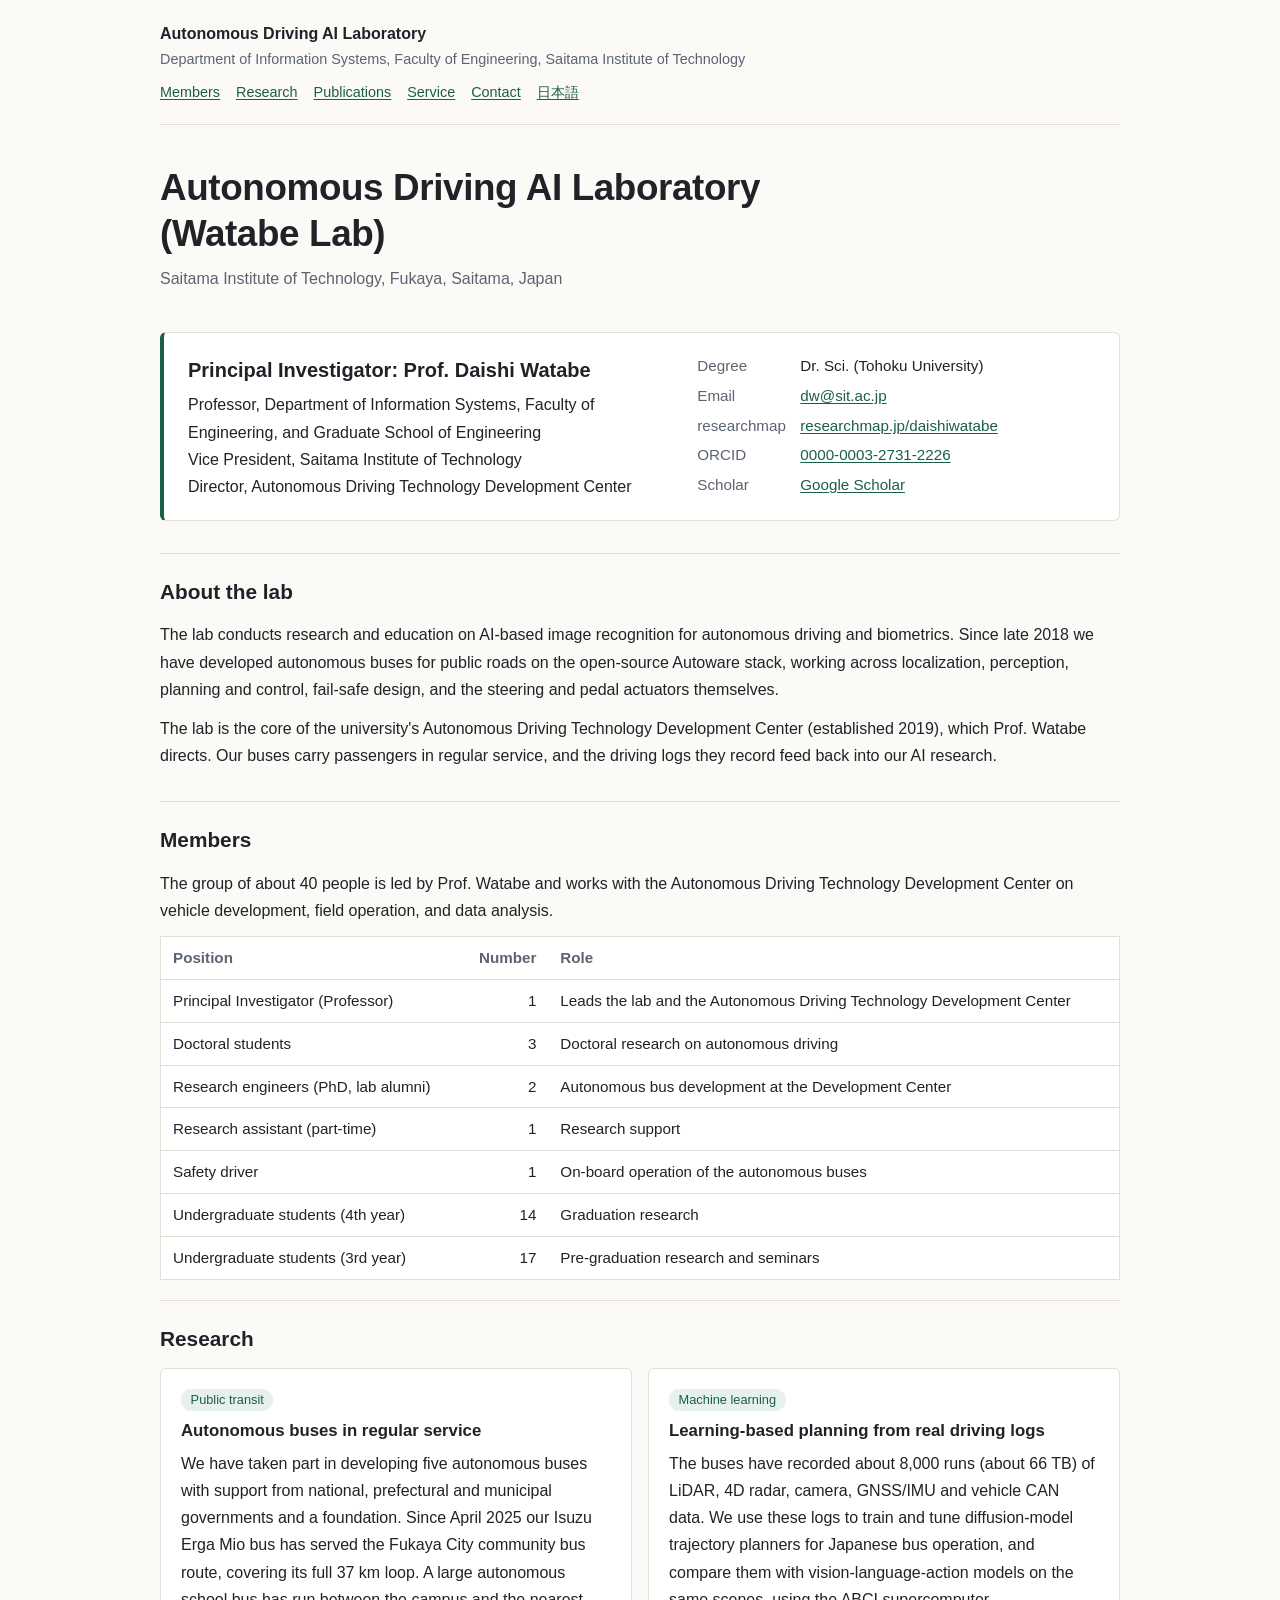
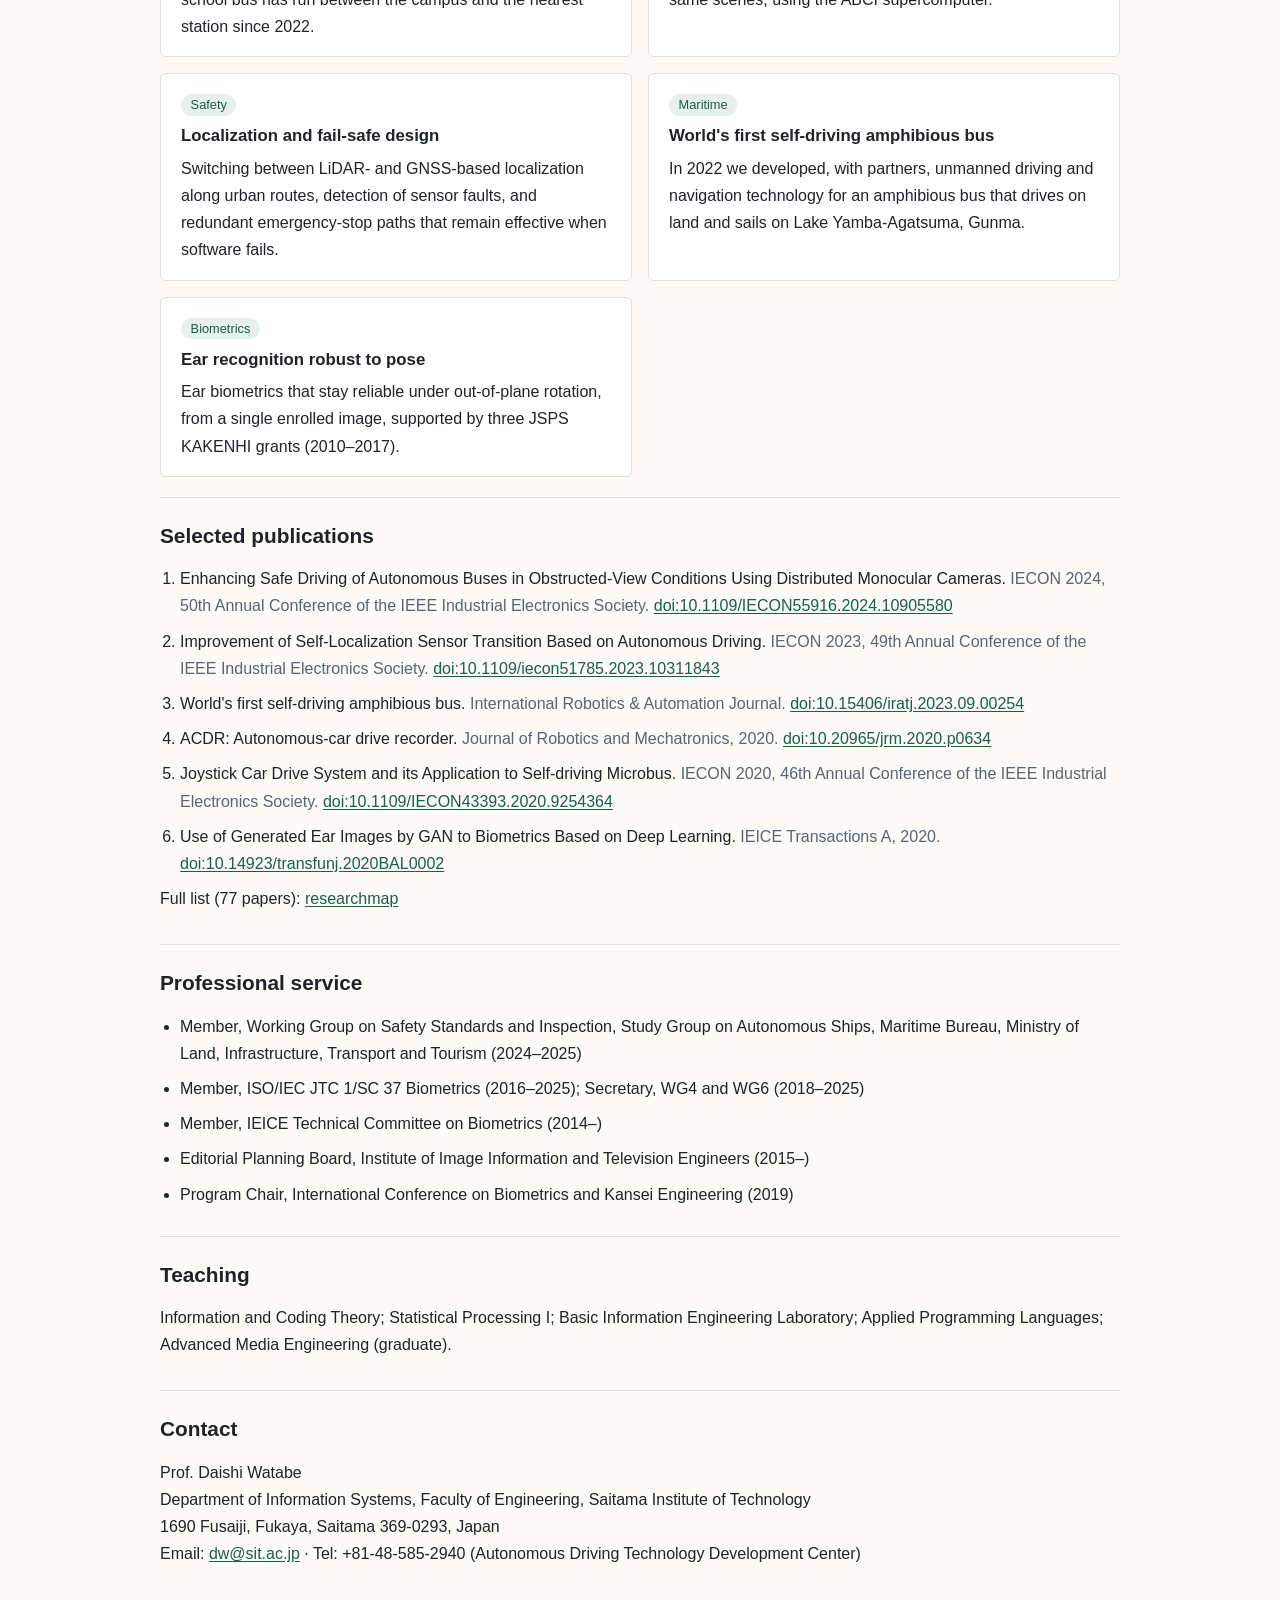
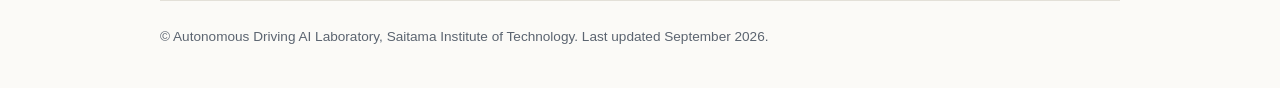
==== index.html @ 38f18b75 "研究室サイト初版(英語 index / 日本語 ja / style) Co-Authored-By: Claude Opus 5 <noreply@anthropic.com>" ====
<!doctype html>
<html lang="en">
<head>
<meta charset="utf-8">
<meta name="viewport" content="width=device-width, initial-scale=1">
<title>Autonomous Driving AI Laboratory (Watabe Lab) | Saitama Institute of Technology</title>
<meta name="description" content="Autonomous Driving AI Laboratory led by Prof. Daishi Watabe, Department of Information Systems, Saitama Institute of Technology. Research on autonomous buses for public transit, learning-based planning, and biometrics.">
<link rel="stylesheet" href="style.css">
<link rel="alternate" hreflang="ja" href="ja.html">
</head>
<body>
<div class="wrap">

<header class="site">
  <div>
    <strong>Autonomous Driving AI Laboratory</strong>
    <div class="inst">Department of Information Systems, Faculty of Engineering, Saitama Institute of Technology</div>
  </div>
  <nav aria-label="Sections">
    <a href="#members">Members</a>
    <a href="#research">Research</a>
    <a href="#publications">Publications</a>
    <a href="#service">Service</a>
    <a href="#contact">Contact</a>
    <a href="ja.html" hreflang="ja" lang="ja">日本語</a>
  </nav>
</header>

<main>
<div class="hero">
  <h1>Autonomous Driving AI Laboratory<br>(Watabe Lab)</h1>
  <p class="sub">Saitama Institute of Technology, Fukaya, Saitama, Japan</p>
</div>

<div class="pi">
  <div>
    <h2>Principal Investigator: Prof. Daishi Watabe</h2>
    <p class="role">Professor, Department of Information Systems, Faculty of Engineering, and Graduate School of Engineering<br>
    Vice President, Saitama Institute of Technology<br>
    Director, Autonomous Driving Technology Development Center</p>
  </div>
  <dl>
    <dt>Degree</dt><dd>Dr. Sci. (Tohoku University)</dd>
    <dt>Email</dt><dd><a href="mailto:dw@sit.ac.jp">dw@sit.ac.jp</a></dd>
    <dt>researchmap</dt><dd><a href="https://researchmap.jp/daishiwatabe?lang=en">researchmap.jp/daishiwatabe</a></dd>
    <dt>ORCID</dt><dd><a href="https://orcid.org/0000-0003-2731-2226">0000-0003-2731-2226</a></dd>
    <dt>Scholar</dt><dd><a href="https://scholar.google.com/citations?user=ggYLaXIAAAAJ&amp;hl=en">Google Scholar</a></dd>
  </dl>
</div>

<section id="about">
  <h2>About the lab</h2>
  <p>The lab conducts research and education on AI-based image recognition for autonomous driving and biometrics. Since late 2018 we have developed autonomous buses for public roads on the open-source Autoware stack, working across localization, perception, planning and control, fail-safe design, and the steering and pedal actuators themselves.</p>
  <p>The lab is the core of the university's Autonomous Driving Technology Development Center (established 2019), which Prof. Watabe directs. Our buses carry passengers in regular service, and the driving logs they record feed back into our AI research.</p>
</section>

<section id="members">
  <h2>Members</h2>
  <p>The group of about 40 people is led by Prof. Watabe and works with the Autonomous Driving Technology Development Center on vehicle development, field operation, and data analysis.</p>
  <div class="table-scroll">
  <table class="members">
    <thead><tr><th scope="col">Position</th><th scope="col">Number</th><th scope="col">Role</th></tr></thead>
    <tbody>
      <tr><td>Principal Investigator (Professor)</td><td>1</td><td>Leads the lab and the Autonomous Driving Technology Development Center</td></tr>
      <tr><td>Doctoral students</td><td>3</td><td>Doctoral research on autonomous driving</td></tr>
      <tr><td>Research engineers (PhD, lab alumni)</td><td>2</td><td>Autonomous bus development at the Development Center</td></tr>
      <tr><td>Research assistant (part-time)</td><td>1</td><td>Research support</td></tr>
      <tr><td>Safety driver</td><td>1</td><td>On-board operation of the autonomous buses</td></tr>
      <tr><td>Undergraduate students (4th year)</td><td>14</td><td>Graduation research</td></tr>
      <tr><td>Undergraduate students (3rd year)</td><td>17</td><td>Pre-graduation research and seminars</td></tr>
    </tbody>
  </table>
  </div>
</section>

<section id="research">
  <h2>Research</h2>
  <ul class="themes">
    <li>
      <span class="tag">Public transit</span>
      <h3>Autonomous buses in regular service</h3>
      <p>We have taken part in developing five autonomous buses with support from national, prefectural and municipal governments and a foundation. Since April 2025 our Isuzu Erga Mio bus has served the Fukaya City community bus route, covering its full 37&nbsp;km loop. A large autonomous school bus has run between the campus and the nearest station since 2022.</p>
    </li>
    <li>
      <span class="tag">Machine learning</span>
      <h3>Learning-based planning from real driving logs</h3>
      <p>The buses have recorded about 8,000 runs (about 66&nbsp;TB) of LiDAR, 4D radar, camera, GNSS/IMU and vehicle CAN data. We use these logs to train and tune diffusion-model trajectory planners for Japanese bus operation, and compare them with vision-language-action models on the same scenes, using the ABCI supercomputer.</p>
    </li>
    <li>
      <span class="tag">Safety</span>
      <h3>Localization and fail-safe design</h3>
      <p>Switching between LiDAR- and GNSS-based localization along urban routes, detection of sensor faults, and redundant emergency-stop paths that remain effective when software fails.</p>
    </li>
    <li>
      <span class="tag">Maritime</span>
      <h3>World's first self-driving amphibious bus</h3>
      <p>In 2022 we developed, with partners, unmanned driving and navigation technology for an amphibious bus that drives on land and sails on Lake Yamba-Agatsuma, Gunma.</p>
    </li>
    <li>
      <span class="tag">Biometrics</span>
      <h3>Ear recognition robust to pose</h3>
      <p>Ear biometrics that stay reliable under out-of-plane rotation, from a single enrolled image, supported by three JSPS KAKENHI grants (2010&ndash;2017).</p>
    </li>
  </ul>
</section>

<section id="publications">
  <h2>Selected publications</h2>
  <ol class="pubs">
    <li>Enhancing Safe Driving of Autonomous Buses in Obstructed-View Conditions Using Distributed Monocular Cameras. <span class="venue">IECON 2024, 50th Annual Conference of the IEEE Industrial Electronics Society.</span> <a href="https://doi.org/10.1109/IECON55916.2024.10905580">doi:10.1109/IECON55916.2024.10905580</a></li>
    <li>Improvement of Self-Localization Sensor Transition Based on Autonomous Driving. <span class="venue">IECON 2023, 49th Annual Conference of the IEEE Industrial Electronics Society.</span> <a href="https://doi.org/10.1109/iecon51785.2023.10311843">doi:10.1109/iecon51785.2023.10311843</a></li>
    <li>World's first self-driving amphibious bus. <span class="venue">International Robotics &amp; Automation Journal.</span> <a href="https://doi.org/10.15406/iratj.2023.09.00254">doi:10.15406/iratj.2023.09.00254</a></li>
    <li>ACDR: Autonomous-car drive recorder. <span class="venue">Journal of Robotics and Mechatronics, 2020.</span> <a href="https://doi.org/10.20965/jrm.2020.p0634">doi:10.20965/jrm.2020.p0634</a></li>
    <li>Joystick Car Drive System and its Application to Self-driving Microbus. <span class="venue">IECON 2020, 46th Annual Conference of the IEEE Industrial Electronics Society.</span> <a href="https://doi.org/10.1109/IECON43393.2020.9254364">doi:10.1109/IECON43393.2020.9254364</a></li>
    <li>Use of Generated Ear Images by GAN to Biometrics Based on Deep Learning. <span class="venue">IEICE Transactions A, 2020.</span> <a href="https://doi.org/10.14923/transfunj.2020BAL0002">doi:10.14923/transfunj.2020BAL0002</a></li>
  </ol>
  <p>Full list (77 papers): <a href="https://researchmap.jp/daishiwatabe/published_papers?lang=en">researchmap</a></p>
</section>

<section id="service">
  <h2>Professional service</h2>
  <ul class="plain">
    <li>Member, Working Group on Safety Standards and Inspection, Study Group on Autonomous Ships, Maritime Bureau, Ministry of Land, Infrastructure, Transport and Tourism (2024&ndash;2025)</li>
    <li>Member, ISO/IEC JTC 1/SC 37 Biometrics (2016&ndash;2025); Secretary, WG4 and WG6 (2018&ndash;2025)</li>
    <li>Member, IEICE Technical Committee on Biometrics (2014&ndash;)</li>
    <li>Editorial Planning Board, Institute of Image Information and Television Engineers (2015&ndash;)</li>
    <li>Program Chair, International Conference on Biometrics and Kansei Engineering (2019)</li>
  </ul>
</section>

<section id="teaching">
  <h2>Teaching</h2>
  <p>Information and Coding Theory; Statistical Processing I; Basic Information Engineering Laboratory; Applied Programming Languages; Advanced Media Engineering (graduate).</p>
</section>

<section id="contact">
  <h2>Contact</h2>
  <p>Prof. Daishi Watabe<br>
  Department of Information Systems, Faculty of Engineering, Saitama Institute of Technology<br>
  1690 Fusaiji, Fukaya, Saitama 369-0293, Japan<br>
  Email: <a href="mailto:dw@sit.ac.jp">dw@sit.ac.jp</a> &middot; Tel: +81-48-585-2940 (Autonomous Driving Technology Development Center)</p>
</section>
</main>

<footer class="site">
  &copy; Autonomous Driving AI Laboratory, Saitama Institute of Technology. Last updated September 2026.
</footer>

</div>
</body>
</html>
---- style.css ----
:root {
  --bg: #fbfaf7;
  --surface: #ffffff;
  --text: #1f2328;
  --muted: #5b6470;
  --line: #e3e0d8;
  --accent: #1b5e4a;
  --accent-soft: #e6f0ec;
  --max: 60rem;
}
@media (prefers-color-scheme: dark) {
  :root {
    --bg: #15181b;
    --surface: #1c2024;
    --text: #e8e6e1;
    --muted: #a3abb4;
    --line: #2e343a;
    --accent: #7cc7ab;
    --accent-soft: #1f2f29;
  }
}

* { box-sizing: border-box; }
html { -webkit-text-size-adjust: 100%; }
body {
  margin: 0;
  background: var(--bg);
  color: var(--text);
  font-family: "Helvetica Neue", Arial, "Hiragino Sans", "Noto Sans JP", "Yu Gothic", Meiryo, sans-serif;
  font-size: 1rem;
  line-height: 1.7;
  padding-inline: 1rem;
}
a { color: var(--accent); text-underline-offset: 0.15em; }
a:hover { text-decoration-thickness: 2px; }

.wrap { max-width: var(--max); margin-inline: auto; }

header.site {
  border-bottom: 1px solid var(--line);
  padding-block: 1.25rem;
  display: flex;
  flex-wrap: wrap;
  gap: 0.5rem 1.5rem;
  align-items: baseline;
  justify-content: space-between;
}
header.site .inst { color: var(--muted); font-size: 0.9rem; }
header.site nav { display: flex; flex-wrap: wrap; gap: 0.25rem 1rem; font-size: 0.9rem; }

.hero { padding-block: 2.5rem 1.5rem; }
.hero h1 { font-size: clamp(1.6rem, 4vw, 2.3rem); line-height: 1.25; margin: 0 0 0.5rem; letter-spacing: -0.01em; }
.hero .sub { color: var(--muted); margin: 0; }

.pi {
  display: grid;
  grid-template-columns: 1fr;
  gap: 0.25rem 2rem;
  background: var(--surface);
  border: 1px solid var(--line);
  border-left: 4px solid var(--accent);
  border-radius: 6px;
  padding: 1.25rem 1.5rem;
  margin-block: 1rem 2rem;
}
@media (min-width: 44rem) { .pi { grid-template-columns: 1.2fr 1fr; } }
.pi h2 { margin: 0 0 0.25rem; font-size: 1.25rem; }
.pi .role { margin: 0; }
.pi dl { margin: 0; display: grid; grid-template-columns: max-content 1fr; gap: 0.1rem 0.9rem; font-size: 0.95rem; }
.pi dt { color: var(--muted); }
.pi dd { margin: 0; overflow-wrap: anywhere; }

section { padding-block: 1.25rem; border-top: 1px solid var(--line); }
section h2 { font-size: 1.3rem; margin: 0 0 0.75rem; }
section h3 { font-size: 1.05rem; margin: 1.25rem 0 0.25rem; }
section p { margin: 0 0 0.75rem; }

.themes { display: grid; grid-template-columns: 1fr; gap: 1rem; margin: 0; padding: 0; list-style: none; }
@media (min-width: 44rem) { .themes { grid-template-columns: 1fr 1fr; } }
.themes li { background: var(--surface); border: 1px solid var(--line); border-radius: 6px; padding: 1rem 1.25rem; }
.themes h3 { margin-top: 0; }
.themes p { margin: 0; color: var(--text); }

.tag { display: inline-block; background: var(--accent-soft); color: var(--accent); border-radius: 999px; padding: 0 0.6rem; font-size: 0.8rem; margin-bottom: 0.4rem; }

ol.pubs, ul.plain { padding-left: 1.25rem; margin: 0; }
ol.pubs li, ul.plain li { margin-bottom: 0.5rem; }
.venue { color: var(--muted); }

.table-scroll { overflow-x: auto; }
table.members { width: 100%; border-collapse: collapse; background: var(--surface); border: 1px solid var(--line); font-size: 0.95rem; }
table.members th, table.members td { text-align: left; padding: 0.5rem 0.75rem; border-bottom: 1px solid var(--line); vertical-align: top; }
table.members th { color: var(--muted); font-weight: 600; }
table.members td:nth-child(2) { text-align: right; font-variant-numeric: tabular-nums; white-space: nowrap; }
table.members th:nth-child(2) { text-align: right; }

.timeline { list-style: none; margin: 0; padding: 0; }
.timeline li { display: grid; grid-template-columns: 5.5rem 1fr; gap: 0.75rem; padding-block: 0.3rem; border-bottom: 1px dashed var(--line); }
.timeline time { color: var(--muted); font-variant-numeric: tabular-nums; }

footer.site { border-top: 1px solid var(--line); color: var(--muted); font-size: 0.85rem; padding-block: 1.5rem 2.5rem; }
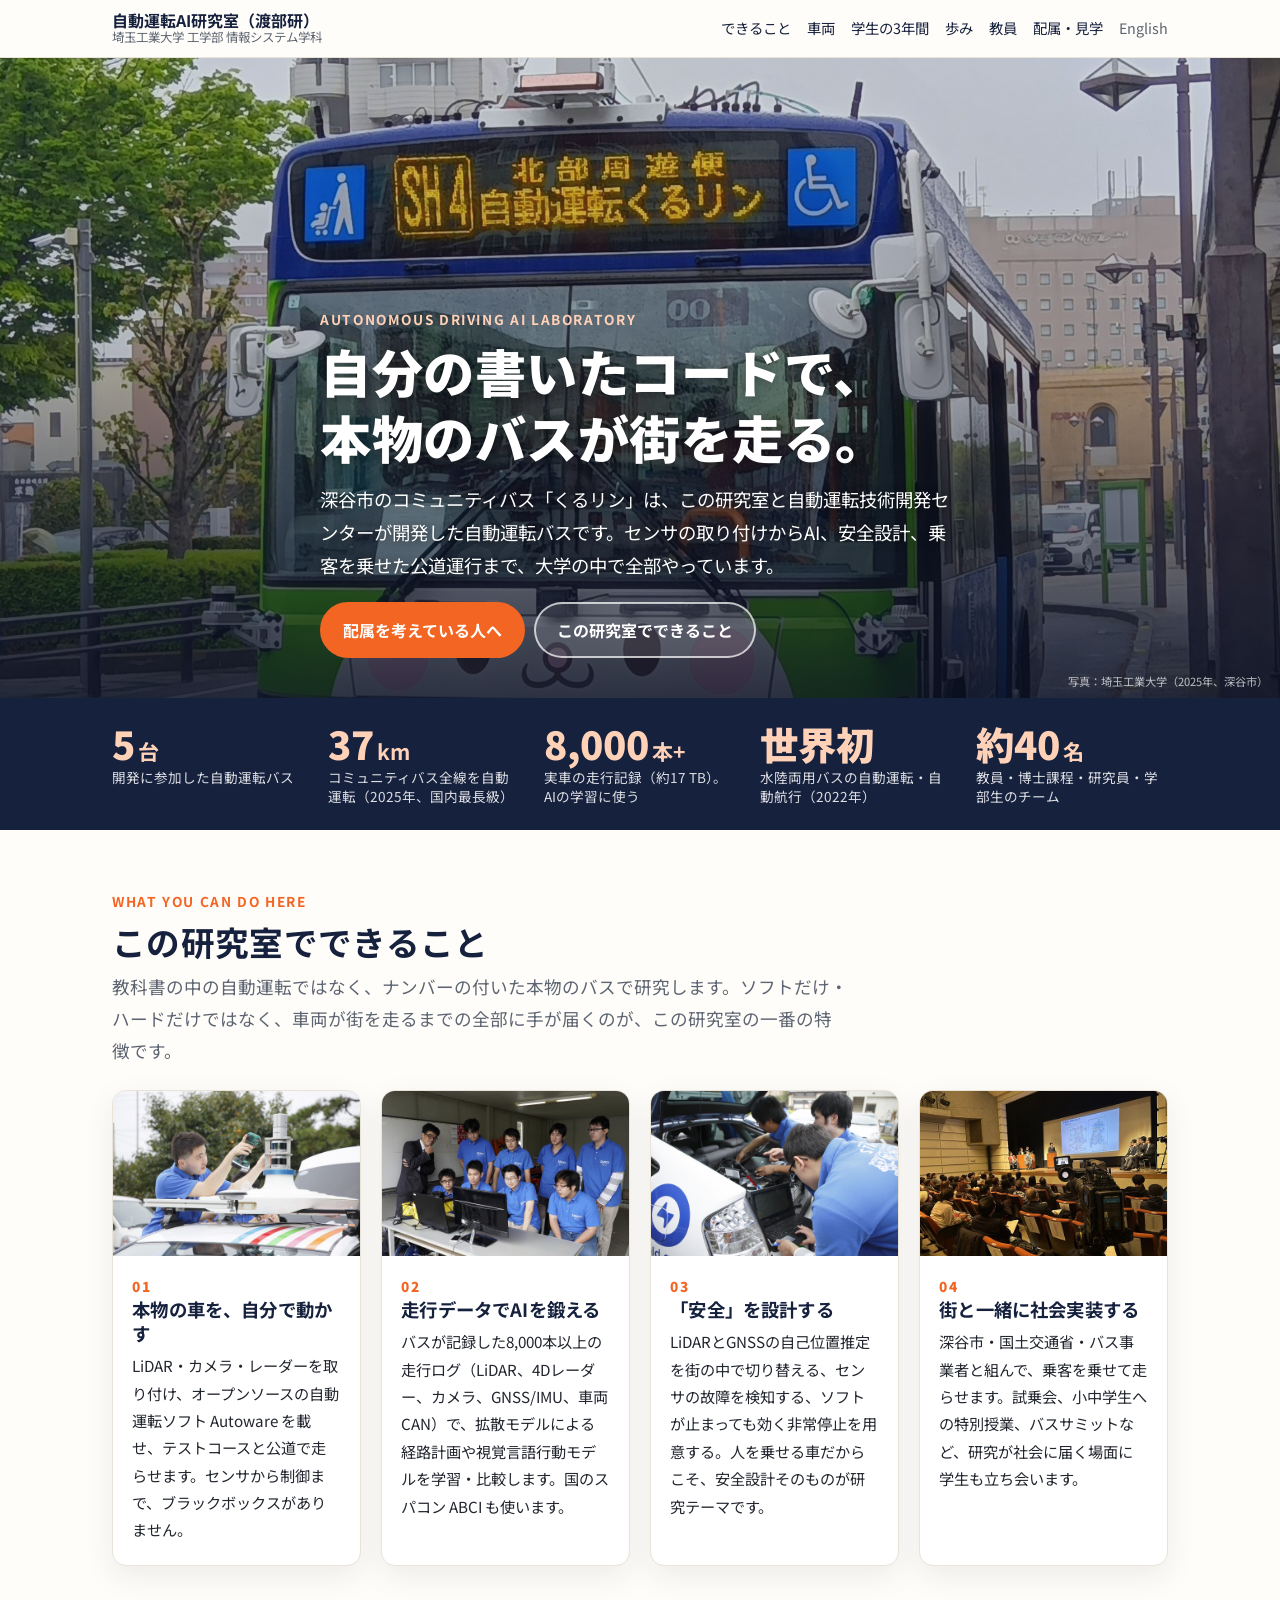
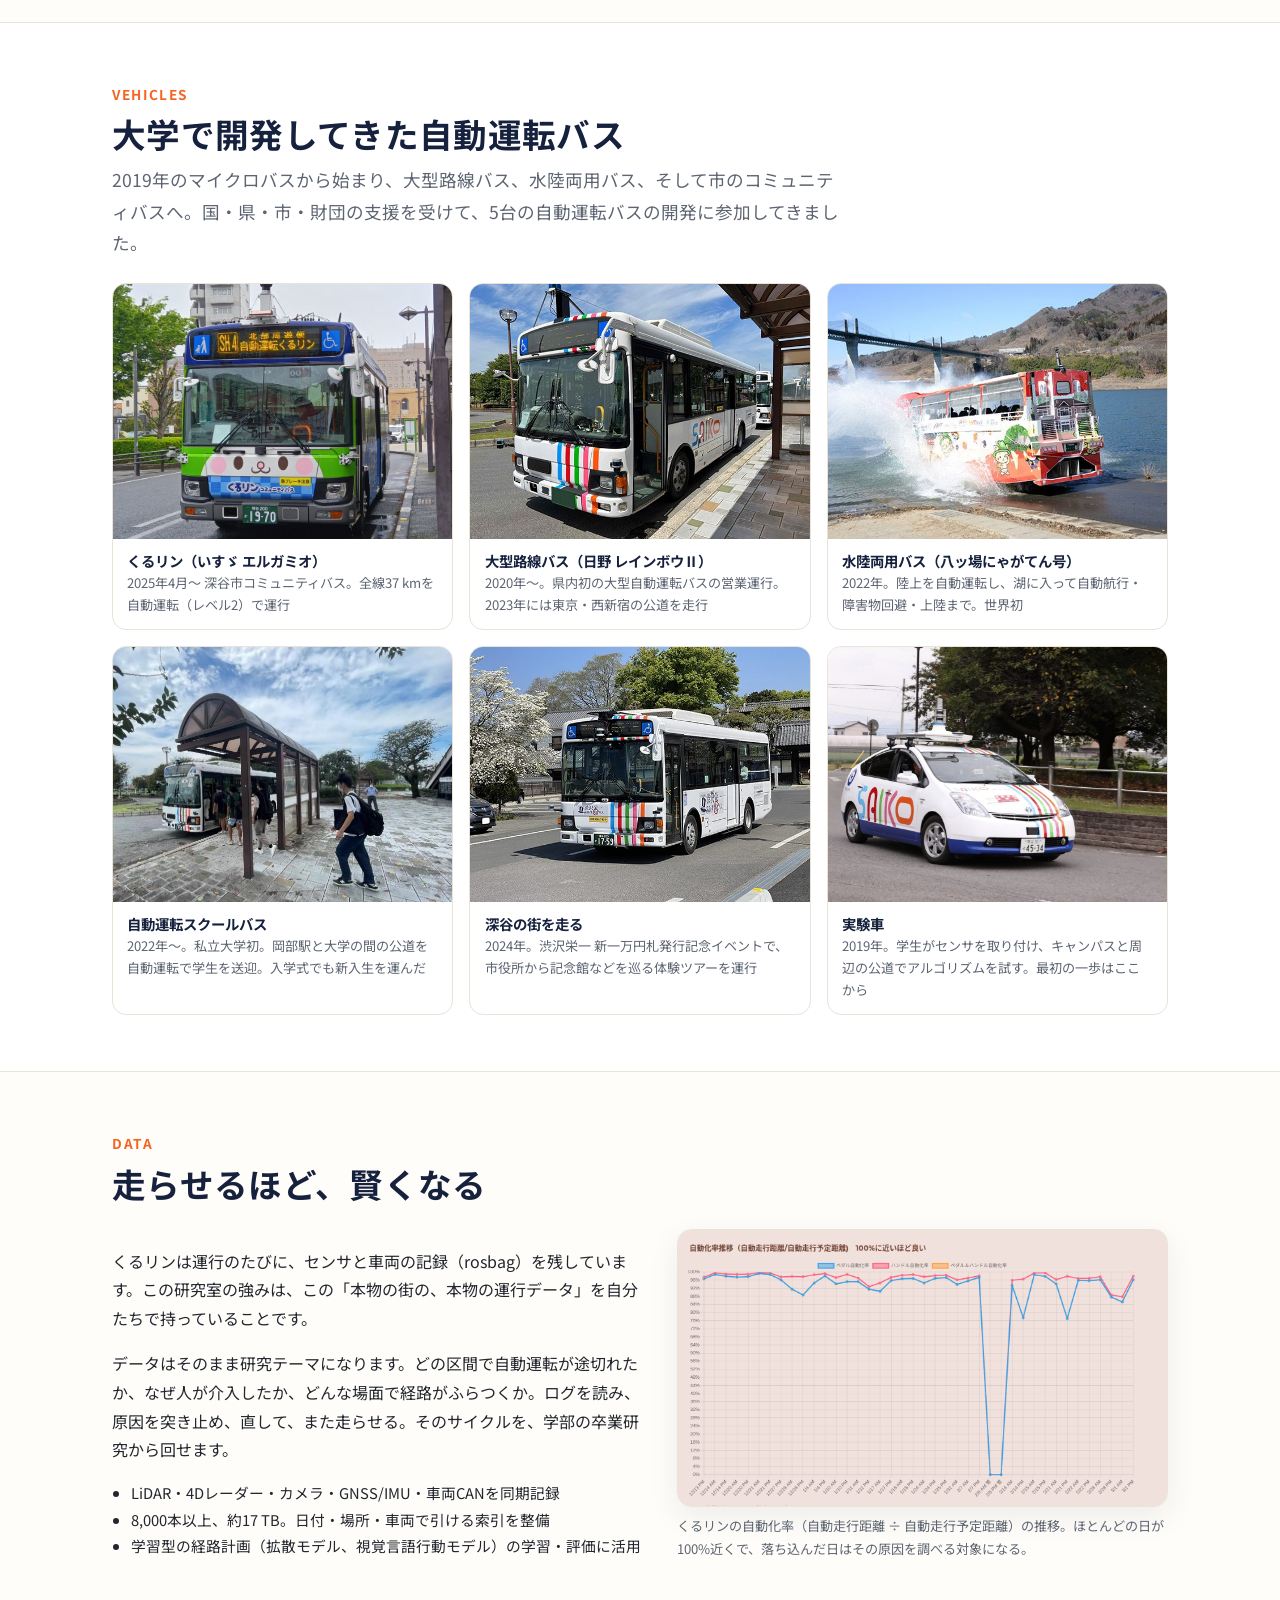
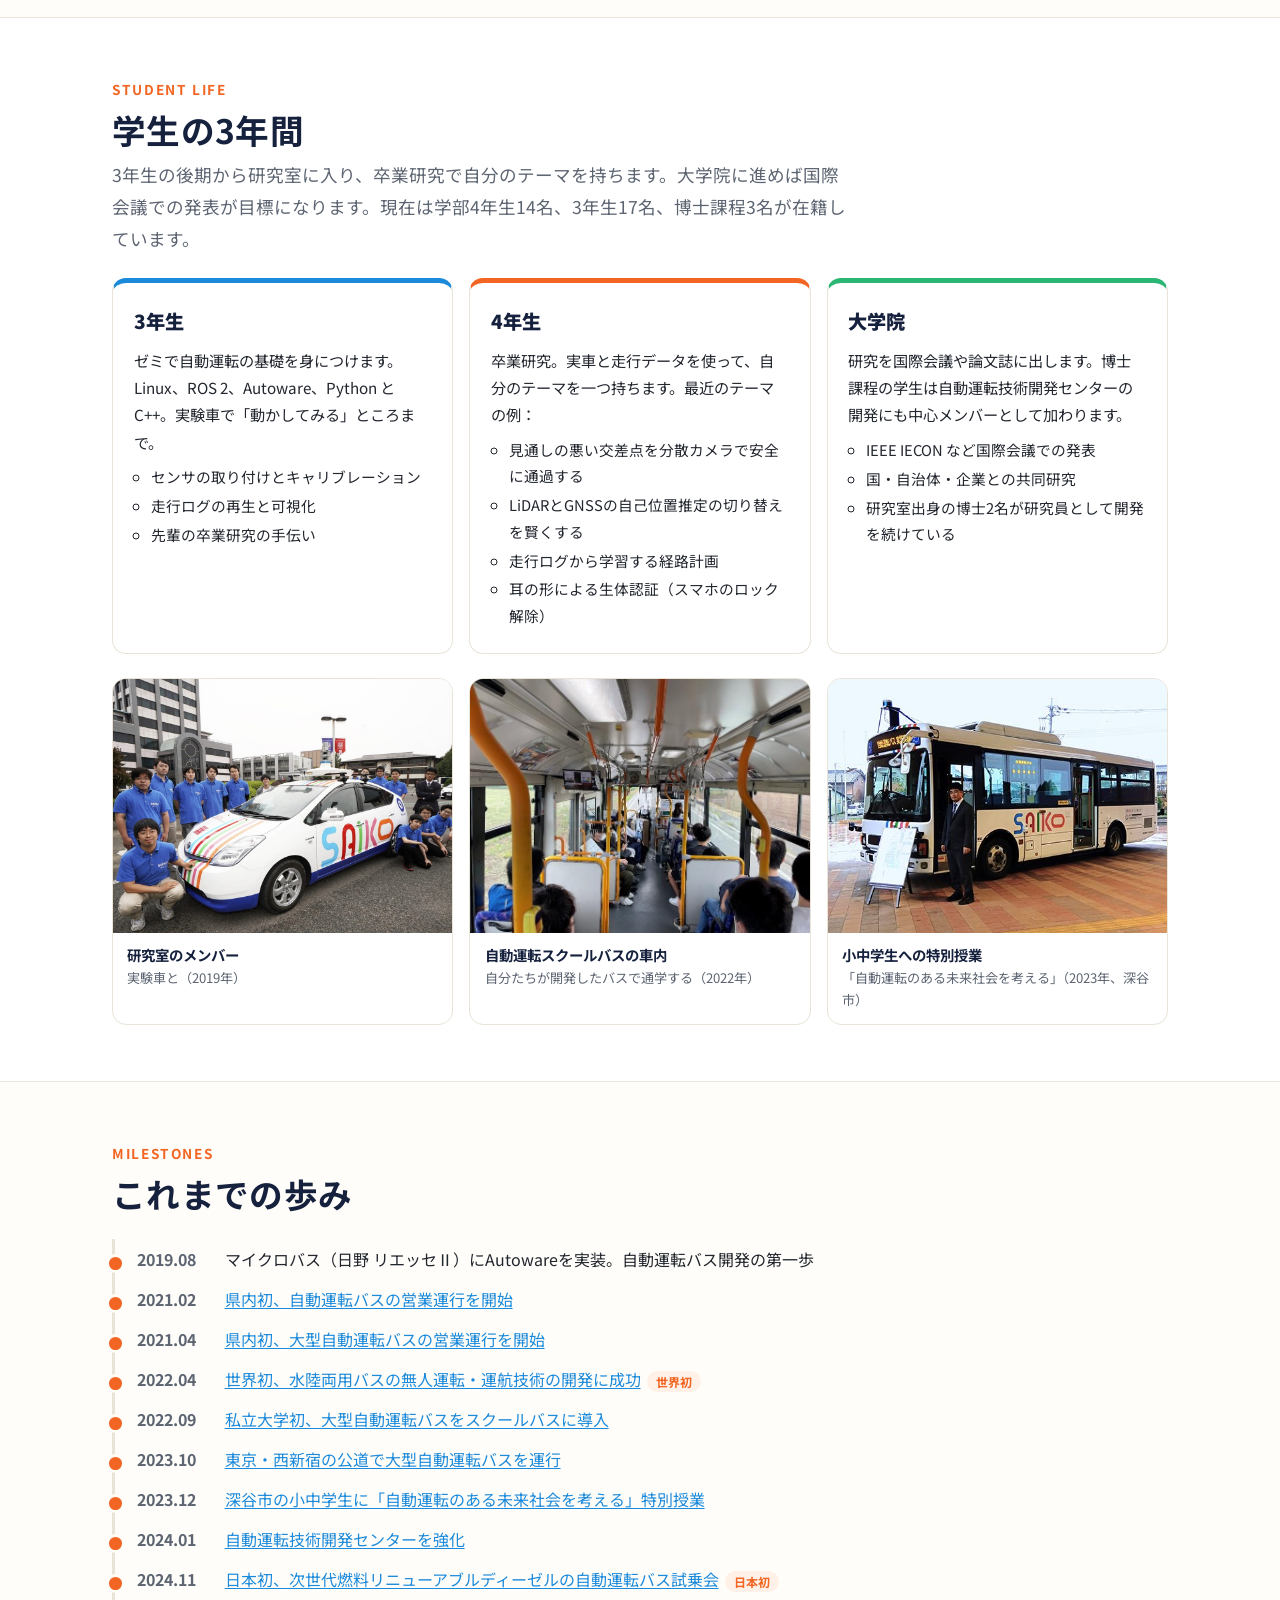
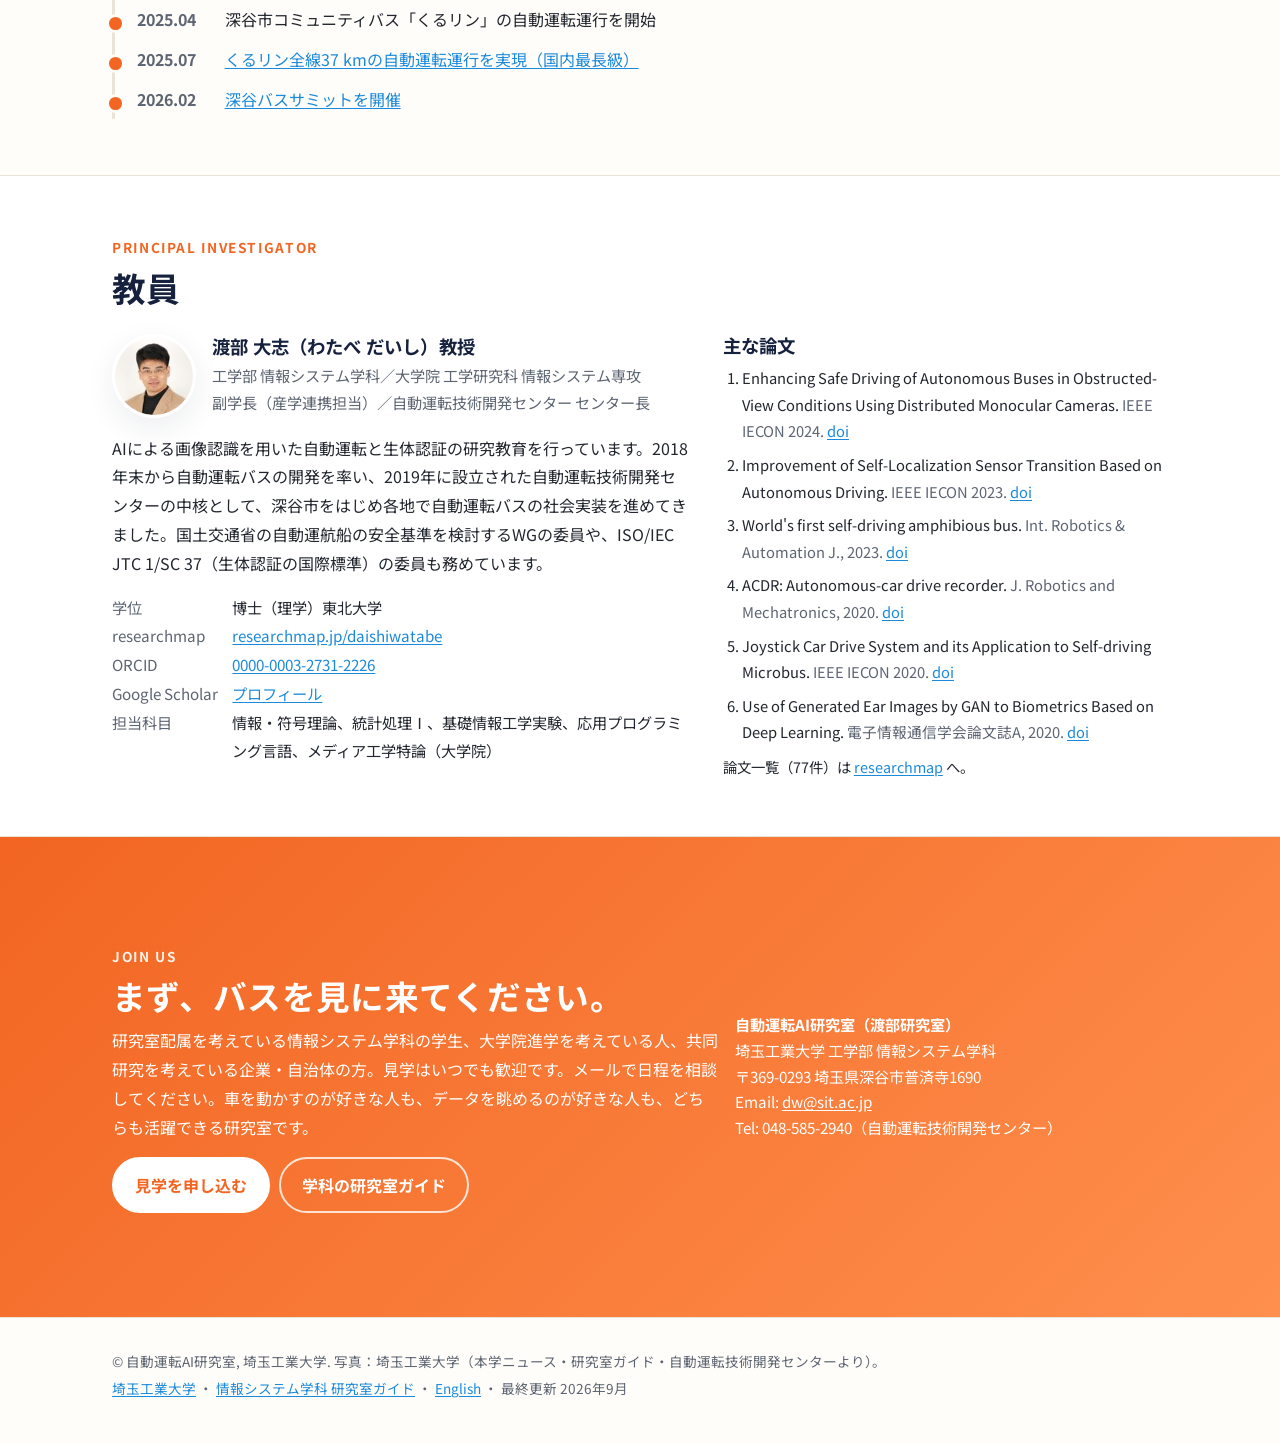
==== commit 87b2ddeb: "研究室サイトを学生募集向けに全面改訂(写真入り、日本語を index に、英語は en.html) - ヒーロー: くるリン(2025)。「自分の書いたコードで、本物のバスが街を走る。」 - 数字: " ====
--- a/index.html
+++ b/index.html
@@ -1,151 +1,274 @@
 <!doctype html>
-<html lang="en">
+<html lang="ja">
 <head>
 <meta charset="utf-8">
 <meta name="viewport" content="width=device-width, initial-scale=1">
-<title>Autonomous Driving AI Laboratory (Watabe Lab) | Saitama Institute of Technology</title>
-<meta name="description" content="Autonomous Driving AI Laboratory led by Prof. Daishi Watabe, Department of Information Systems, Saitama Institute of Technology. Research on autonomous buses for public transit, learning-based planning, and biometrics.">
+<title>自動運転AI研究室（渡部研究室）| 埼玉工業大学 情報システム学科</title>
+<meta name="description" content="自分の書いたコードで本物のバスが街を走る。埼玉工業大学 情報システム学科 自動運転AI研究室（渡部大志教授）は、深谷市のコミュニティバス「くるリン」をはじめ公道を走る自動運転バスを大学で開発している研究室です。">
+<meta property="og:title" content="自動運転AI研究室（渡部研究室）| 埼玉工業大学">
+<meta property="og:description" content="自分の書いたコードで、本物のバスが街を走る。公道を走る自動運転バスを大学で開発する研究室。">
+<meta property="og:image" content="https://watabe-lab.sit.ac.jp/img/kururin_2025.jpg">
+<meta property="og:type" content="website">
+<link rel="preconnect" href="https://fonts.googleapis.com">
+<link rel="preconnect" href="https://fonts.gstatic.com" crossorigin>
+<link href="https://fonts.googleapis.com/css2?family=Noto+Sans+JP:wght@400;700;900&display=swap" rel="stylesheet">
 <link rel="stylesheet" href="style.css">
-<link rel="alternate" hreflang="ja" href="ja.html">
+<link rel="alternate" hreflang="en" href="en.html">
+<link rel="alternate" hreflang="ja" href="index.html">
 </head>
 <body>
-<div class="wrap">
 
 <header class="site">
-  <div>
-    <strong>Autonomous Driving AI Laboratory</strong>
-    <div class="inst">Department of Information Systems, Faculty of Engineering, Saitama Institute of Technology</div>
-  </div>
-  <nav aria-label="Sections">
-    <a href="#members">Members</a>
-    <a href="#research">Research</a>
-    <a href="#publications">Publications</a>
-    <a href="#service">Service</a>
-    <a href="#contact">Contact</a>
-    <a href="ja.html" hreflang="ja" lang="ja">日本語</a>
-  </nav>
+  <div class="wrap">
+    <a class="brand" href="#top">自動運転AI研究室（渡部研）<small>埼玉工業大学 工学部 情報システム学科</small></a>
+    <nav aria-label="目次">
+      <a href="#what">できること</a>
+      <a href="#vehicles">車両</a>
+      <a href="#life">学生の3年間</a>
+      <a href="#history">歩み</a>
+      <a href="#pi">教員</a>
+      <a href="#join">配属・見学</a>
+      <a class="lang" href="en.html" hreflang="en" lang="en">English</a>
+    </nav>
+  </div>
 </header>
 
-<main>
-<div class="hero">
-  <h1>Autonomous Driving AI Laboratory<br>(Watabe Lab)</h1>
-  <p class="sub">Saitama Institute of Technology, Fukaya, Saitama, Japan</p>
+<main id="top">
+
+<div class="hero" style="background-image: url('img/kururin_2025.jpg');">
+  <div class="wrap">
+    <span class="eyebrow">Autonomous Driving AI Laboratory</span>
+    <h1>自分の書いたコードで、<br>本物のバスが街を走る。</h1>
+    <p>深谷市のコミュニティバス「くるリン」は、この研究室と自動運転技術開発センターが開発した自動運転バスです。センサの取り付けからAI、安全設計、乗客を乗せた公道運行まで、大学の中で全部やっています。</p>
+    <div class="btns">
+      <a class="btn" href="#join">配属を考えている人へ</a>
+      <a class="btn ghost" href="#what">この研究室でできること</a>
+    </div>
+  </div>
+  <p class="credit">写真：埼玉工業大学（2025年、深谷市）</p>
 </div>
 
-<div class="pi">
-  <div>
-    <h2>Principal Investigator: Prof. Daishi Watabe</h2>
-    <p class="role">Professor, Department of Information Systems, Faculty of Engineering, and Graduate School of Engineering<br>
-    Vice President, Saitama Institute of Technology<br>
-    Director, Autonomous Driving Technology Development Center</p>
-  </div>
-  <dl>
-    <dt>Degree</dt><dd>Dr. Sci. (Tohoku University)</dd>
-    <dt>Email</dt><dd><a href="mailto:dw@sit.ac.jp">dw@sit.ac.jp</a></dd>
-    <dt>researchmap</dt><dd><a href="https://researchmap.jp/daishiwatabe?lang=en">researchmap.jp/daishiwatabe</a></dd>
-    <dt>ORCID</dt><dd><a href="https://orcid.org/0000-0003-2731-2226">0000-0003-2731-2226</a></dd>
-    <dt>Scholar</dt><dd><a href="https://scholar.google.com/citations?user=ggYLaXIAAAAJ&amp;hl=en">Google Scholar</a></dd>
-  </dl>
+<div class="stats" aria-label="研究室の数字">
+  <div class="wrap">
+    <div><div class="n">5<small>台</small></div><div class="l">開発に参加した自動運転バス</div></div>
+    <div><div class="n">37<small>km</small></div><div class="l">コミュニティバス全線を自動運転（2025年、国内最長級）</div></div>
+    <div><div class="n">8,000<small>本+</small></div><div class="l">実車の走行記録（約17 TB）。AIの学習に使う</div></div>
+    <div><div class="n">世界初</div><div class="l">水陸両用バスの自動運転・自動航行（2022年）</div></div>
+    <div><div class="n">約40<small>名</small></div><div class="l">教員・博士課程・研究員・学部生のチーム</div></div>
+  </div>
 </div>
 
-<section id="about">
-  <h2>About the lab</h2>
-  <p>The lab conducts research and education on AI-based image recognition for autonomous driving and biometrics. Since late 2018 we have developed autonomous buses for public roads on the open-source Autoware stack, working across localization, perception, planning and control, fail-safe design, and the steering and pedal actuators themselves.</p>
-  <p>The lab is the core of the university's Autonomous Driving Technology Development Center (established 2019), which Prof. Watabe directs. Our buses carry passengers in regular service, and the driving logs they record feed back into our AI research.</p>
-</section>
-
-<section id="members">
-  <h2>Members</h2>
-  <p>The group of about 40 people is led by Prof. Watabe and works with the Autonomous Driving Technology Development Center on vehicle development, field operation, and data analysis.</p>
-  <div class="table-scroll">
-  <table class="members">
-    <thead><tr><th scope="col">Position</th><th scope="col">Number</th><th scope="col">Role</th></tr></thead>
-    <tbody>
-      <tr><td>Principal Investigator (Professor)</td><td>1</td><td>Leads the lab and the Autonomous Driving Technology Development Center</td></tr>
-      <tr><td>Doctoral students</td><td>3</td><td>Doctoral research on autonomous driving</td></tr>
-      <tr><td>Research engineers (PhD, lab alumni)</td><td>2</td><td>Autonomous bus development at the Development Center</td></tr>
-      <tr><td>Research assistant (part-time)</td><td>1</td><td>Research support</td></tr>
-      <tr><td>Safety driver</td><td>1</td><td>On-board operation of the autonomous buses</td></tr>
-      <tr><td>Undergraduate students (4th year)</td><td>14</td><td>Graduation research</td></tr>
-      <tr><td>Undergraduate students (3rd year)</td><td>17</td><td>Pre-graduation research and seminars</td></tr>
-    </tbody>
-  </table>
-  </div>
-</section>
-
-<section id="research">
-  <h2>Research</h2>
-  <ul class="themes">
-    <li>
-      <span class="tag">Public transit</span>
-      <h3>Autonomous buses in regular service</h3>
-      <p>We have taken part in developing five autonomous buses with support from national, prefectural and municipal governments and a foundation. Since April 2025 our Isuzu Erga Mio bus has served the Fukaya City community bus route, covering its full 37&nbsp;km loop. A large autonomous school bus has run between the campus and the nearest station since 2022.</p>
-    </li>
-    <li>
-      <span class="tag">Machine learning</span>
-      <h3>Learning-based planning from real driving logs</h3>
-      <p>The buses have recorded about 8,000 runs (about 66&nbsp;TB) of LiDAR, 4D radar, camera, GNSS/IMU and vehicle CAN data. We use these logs to train and tune diffusion-model trajectory planners for Japanese bus operation, and compare them with vision-language-action models on the same scenes, using the ABCI supercomputer.</p>
-    </li>
-    <li>
-      <span class="tag">Safety</span>
-      <h3>Localization and fail-safe design</h3>
-      <p>Switching between LiDAR- and GNSS-based localization along urban routes, detection of sensor faults, and redundant emergency-stop paths that remain effective when software fails.</p>
-    </li>
-    <li>
-      <span class="tag">Maritime</span>
-      <h3>World's first self-driving amphibious bus</h3>
-      <p>In 2022 we developed, with partners, unmanned driving and navigation technology for an amphibious bus that drives on land and sails on Lake Yamba-Agatsuma, Gunma.</p>
-    </li>
-    <li>
-      <span class="tag">Biometrics</span>
-      <h3>Ear recognition robust to pose</h3>
-      <p>Ear biometrics that stay reliable under out-of-plane rotation, from a single enrolled image, supported by three JSPS KAKENHI grants (2010&ndash;2017).</p>
-    </li>
-  </ul>
-</section>
-
-<section id="publications">
-  <h2>Selected publications</h2>
-  <ol class="pubs">
-    <li>Enhancing Safe Driving of Autonomous Buses in Obstructed-View Conditions Using Distributed Monocular Cameras. <span class="venue">IECON 2024, 50th Annual Conference of the IEEE Industrial Electronics Society.</span> <a href="https://doi.org/10.1109/IECON55916.2024.10905580">doi:10.1109/IECON55916.2024.10905580</a></li>
-    <li>Improvement of Self-Localization Sensor Transition Based on Autonomous Driving. <span class="venue">IECON 2023, 49th Annual Conference of the IEEE Industrial Electronics Society.</span> <a href="https://doi.org/10.1109/iecon51785.2023.10311843">doi:10.1109/iecon51785.2023.10311843</a></li>
-    <li>World's first self-driving amphibious bus. <span class="venue">International Robotics &amp; Automation Journal.</span> <a href="https://doi.org/10.15406/iratj.2023.09.00254">doi:10.15406/iratj.2023.09.00254</a></li>
-    <li>ACDR: Autonomous-car drive recorder. <span class="venue">Journal of Robotics and Mechatronics, 2020.</span> <a href="https://doi.org/10.20965/jrm.2020.p0634">doi:10.20965/jrm.2020.p0634</a></li>
-    <li>Joystick Car Drive System and its Application to Self-driving Microbus. <span class="venue">IECON 2020, 46th Annual Conference of the IEEE Industrial Electronics Society.</span> <a href="https://doi.org/10.1109/IECON43393.2020.9254364">doi:10.1109/IECON43393.2020.9254364</a></li>
-    <li>Use of Generated Ear Images by GAN to Biometrics Based on Deep Learning. <span class="venue">IEICE Transactions A, 2020.</span> <a href="https://doi.org/10.14923/transfunj.2020BAL0002">doi:10.14923/transfunj.2020BAL0002</a></li>
-  </ol>
-  <p>Full list (77 papers): <a href="https://researchmap.jp/daishiwatabe/published_papers?lang=en">researchmap</a></p>
-</section>
-
-<section id="service">
-  <h2>Professional service</h2>
-  <ul class="plain">
-    <li>Member, Working Group on Safety Standards and Inspection, Study Group on Autonomous Ships, Maritime Bureau, Ministry of Land, Infrastructure, Transport and Tourism (2024&ndash;2025)</li>
-    <li>Member, ISO/IEC JTC 1/SC 37 Biometrics (2016&ndash;2025); Secretary, WG4 and WG6 (2018&ndash;2025)</li>
-    <li>Member, IEICE Technical Committee on Biometrics (2014&ndash;)</li>
-    <li>Editorial Planning Board, Institute of Image Information and Television Engineers (2015&ndash;)</li>
-    <li>Program Chair, International Conference on Biometrics and Kansei Engineering (2019)</li>
-  </ul>
-</section>
-
-<section id="teaching">
-  <h2>Teaching</h2>
-  <p>Information and Coding Theory; Statistical Processing I; Basic Information Engineering Laboratory; Applied Programming Languages; Advanced Media Engineering (graduate).</p>
-</section>
-
-<section id="contact">
-  <h2>Contact</h2>
-  <p>Prof. Daishi Watabe<br>
-  Department of Information Systems, Faculty of Engineering, Saitama Institute of Technology<br>
-  1690 Fusaiji, Fukaya, Saitama 369-0293, Japan<br>
-  Email: <a href="mailto:dw@sit.ac.jp">dw@sit.ac.jp</a> &middot; Tel: +81-48-585-2940 (Autonomous Driving Technology Development Center)</p>
-</section>
+<section id="what">
+  <div class="wrap">
+    <span class="eyebrow">What you can do here</span>
+    <h2>この研究室でできること</h2>
+    <p class="lead">教科書の中の自動運転ではなく、ナンバーの付いた本物のバスで研究します。ソフトだけ・ハードだけではなく、車両が街を走るまでの全部に手が届くのが、この研究室の一番の特徴です。</p>
+    <ul class="cards four">
+      <li class="card">
+        <img src="img/students_lidar_2019.jpg" alt="実験車の屋根にLiDARを取り付ける学生" loading="lazy">
+        <div class="body">
+          <div class="num">01</div>
+          <h3>本物の車を、自分で動かす</h3>
+          <p>LiDAR・カメラ・レーダーを取り付け、オープンソースの自動運転ソフト Autoware を載せ、テストコースと公道で走らせます。センサから制御まで、ブラックボックスがありません。</p>
+        </div>
+      </li>
+      <li class="card">
+        <img src="img/students_monitor_2019.jpg" alt="画面を囲んで走行データを見る学生たち" loading="lazy">
+        <div class="body">
+          <div class="num">02</div>
+          <h3>走行データでAIを鍛える</h3>
+          <p>バスが記録した8,000本以上の走行ログ（LiDAR、4Dレーダー、カメラ、GNSS/IMU、車両CAN）で、拡散モデルによる経路計画や視覚言語行動モデルを学習・比較します。国のスパコン ABCI も使います。</p>
+        </div>
+      </li>
+      <li class="card">
+        <img src="img/students_laptop_2019.jpg" alt="実験車のボンネットを開けてノートPCで調整する学生" loading="lazy">
+        <div class="body">
+          <div class="num">03</div>
+          <h3>「安全」を設計する</h3>
+          <p>LiDARとGNSSの自己位置推定を街の中で切り替える、センサの故障を検知する、ソフトが止まっても効く非常停止を用意する。人を乗せる車だからこそ、安全設計そのものが研究テーマです。</p>
+        </div>
+      </li>
+      <li class="card">
+        <img src="img/bus_summit_2026.jpg" alt="深谷バスサミットの会場" loading="lazy">
+        <div class="body">
+          <div class="num">04</div>
+          <h3>街と一緒に社会実装する</h3>
+          <p>深谷市・国土交通省・バス事業者と組んで、乗客を乗せて走らせます。試乗会、小中学生への特別授業、バスサミットなど、研究が社会に届く場面に学生も立ち会います。</p>
+        </div>
+      </li>
+    </ul>
+  </div>
+</section>
+
+<section id="vehicles" class="alt">
+  <div class="wrap">
+    <span class="eyebrow">Vehicles</span>
+    <h2>大学で開発してきた自動運転バス</h2>
+    <p class="lead">2019年のマイクロバスから始まり、大型路線バス、水陸両用バス、そして市のコミュニティバスへ。国・県・市・財団の支援を受けて、5台の自動運転バスの開発に参加してきました。</p>
+    <ul class="gallery">
+      <li><figure><img src="img/kururin_2025.jpg" alt="深谷市コミュニティバス くるリン 自動運転バス" loading="lazy"><figcaption><strong>くるリン（いすゞ エルガミオ）</strong><span>2025年4月〜 深谷市コミュニティバス。全線37 kmを自動運転（レベル2）で運行</span></figcaption></figure></li>
+      <li><figure><img src="img/rainbow_shinjuku_2023.jpg" alt="西新宿を走った大型自動運転バス" loading="lazy"><figcaption><strong>大型路線バス（日野 レインボウⅡ）</strong><span>2020年〜。県内初の大型自動運転バスの営業運行。2023年には東京・西新宿の公道を走行</span></figcaption></figure></li>
+      <li><figure><img src="img/amphibious_yanba_2022.jpg" alt="八ッ場あがつま湖に入水する水陸両用バス" loading="lazy"><figcaption><strong>水陸両用バス（八ッ場にゃがてん号）</strong><span>2022年。陸上を自動運転し、湖に入って自動航行・障害物回避・上陸まで。世界初</span></figcaption></figure></li>
+      <li><figure><img src="img/schoolbus_stop_2022.jpg" alt="自動運転スクールバスに乗り込む学生" loading="lazy"><figcaption><strong>自動運転スクールバス</strong><span>2022年〜。私立大学初。岡部駅と大学の間の公道を自動運転で学生を送迎。入学式でも新入生を運んだ</span></figcaption></figure></li>
+      <li><figure><img src="img/rainbow_sakura_2024.jpg" alt="桜の下を走る自動運転バス" loading="lazy"><figcaption><strong>深谷の街を走る</strong><span>2024年。渋沢栄一 新一万円札発行記念イベントで、市役所から記念館などを巡る体験ツアーを運行</span></figcaption></figure></li>
+      <li><figure><img src="img/testcar_2019.jpg" alt="SAIKOカラーの実験車" loading="lazy"><figcaption><strong>実験車</strong><span>2019年。学生がセンサを取り付け、キャンパスと周辺の公道でアルゴリズムを試す。最初の一歩はここから</span></figcaption></figure></li>
+    </ul>
+  </div>
+</section>
+
+<section id="data">
+  <div class="wrap">
+    <span class="eyebrow">Data</span>
+    <h2>走らせるほど、賢くなる</h2>
+    <div class="feature">
+      <div>
+        <p>くるリンは運行のたびに、センサと車両の記録（rosbag）を残しています。この研究室の強みは、この「本物の街の、本物の運行データ」を自分たちで持っていることです。</p>
+        <p>データはそのまま研究テーマになります。どの区間で自動運転が途切れたか、なぜ人が介入したか、どんな場面で経路がふらつくか。ログを読み、原因を突き止め、直して、また走らせる。そのサイクルを、学部の卒業研究から回せます。</p>
+        <ul class="plain">
+          <li>LiDAR・4Dレーダー・カメラ・GNSS/IMU・車両CANを同期記録</li>
+          <li>8,000本以上、約17 TB。日付・場所・車両で引ける索引を整備</li>
+          <li>学習型の経路計画（拡散モデル、視覚言語行動モデル）の学習・評価に活用</li>
+        </ul>
+      </div>
+      <div>
+        <img src="img/automation_rate.png" alt="くるリンの自動化率の推移。ほとんどの日で100%に近い" loading="lazy">
+        <p class="caption">くるリンの自動化率（自動走行距離 ÷ 自動走行予定距離）の推移。ほとんどの日が100%近くで、落ち込んだ日はその原因を調べる対象になる。</p>
+      </div>
+    </div>
+  </div>
+</section>
+
+<section id="life" class="alt">
+  <div class="wrap">
+    <span class="eyebrow">Student life</span>
+    <h2>学生の3年間</h2>
+    <p class="lead">3年生の後期から研究室に入り、卒業研究で自分のテーマを持ちます。大学院に進めば国際会議での発表が目標になります。現在は学部4年生14名、3年生17名、博士課程3名が在籍しています。</p>
+    <ol class="path">
+      <li>
+        <div class="year">3年生</div>
+        <p>ゼミで自動運転の基礎を身につけます。Linux、ROS 2、Autoware、Python と C++。実験車で「動かしてみる」ところまで。</p>
+        <ul>
+          <li>センサの取り付けとキャリブレーション</li>
+          <li>走行ログの再生と可視化</li>
+          <li>先輩の卒業研究の手伝い</li>
+        </ul>
+      </li>
+      <li>
+        <div class="year">4年生</div>
+        <p>卒業研究。実車と走行データを使って、自分のテーマを一つ持ちます。最近のテーマの例：</p>
+        <ul>
+          <li>見通しの悪い交差点を分散カメラで安全に通過する</li>
+          <li>LiDARとGNSSの自己位置推定の切り替えを賢くする</li>
+          <li>走行ログから学習する経路計画</li>
+          <li>耳の形による生体認証（スマホのロック解除）</li>
+        </ul>
+      </li>
+      <li>
+        <div class="year">大学院</div>
+        <p>研究を国際会議や論文誌に出します。博士課程の学生は自動運転技術開発センターの開発にも中心メンバーとして加わります。</p>
+        <ul>
+          <li>IEEE IECON など国際会議での発表</li>
+          <li>国・自治体・企業との共同研究</li>
+          <li>研究室出身の博士2名が研究員として開発を続けている</li>
+        </ul>
+      </li>
+    </ol>
+    <ul class="gallery" style="margin-top:1.5rem">
+      <li><figure><img src="img/students_group_2019.jpg" alt="実験車を囲む研究室メンバー" loading="lazy"><figcaption><strong>研究室のメンバー</strong><span>実験車と（2019年）</span></figcaption></figure></li>
+      <li><figure><img src="img/schoolbus_inside_2022.jpg" alt="自動運転スクールバスの車内" loading="lazy"><figcaption><strong>自動運転スクールバスの車内</strong><span>自分たちが開発したバスで通学する（2022年）</span></figcaption></figure></li>
+      <li><figure><img src="img/special_class_2023.jpg" alt="自動運転バスの前での特別授業" loading="lazy"><figcaption><strong>小中学生への特別授業</strong><span>「自動運転のある未来社会を考える」（2023年、深谷市）</span></figcaption></figure></li>
+    </ul>
+  </div>
+</section>
+
+<section id="history">
+  <div class="wrap">
+    <span class="eyebrow">Milestones</span>
+    <h2>これまでの歩み</h2>
+    <ul class="timeline">
+      <li><time>2019.08</time> マイクロバス（日野 リエッセⅡ）にAutowareを実装。自動運転バス開発の第一歩</li>
+      <li><time>2021.02</time> <a href="https://www.sit.ac.jp/news/210212_1/index.html">県内初、自動運転バスの営業運行を開始</a></li>
+      <li><time>2021.04</time> <a href="https://www.sit.ac.jp/news/210430_1/index.html">県内初、大型自動運転バスの営業運行を開始</a></li>
+      <li><time>2022.04</time> <a href="https://www.sit.ac.jp/news/220429_1/index.html">世界初、水陸両用バスの無人運転・運航技術の開発に成功</a><span class="tag">世界初</span></li>
+      <li><time>2022.09</time> <a href="https://www.sit.ac.jp/news/220922_1/index.html">私立大学初、大型自動運転バスをスクールバスに導入</a></li>
+      <li><time>2023.10</time> <a href="https://www.sit.ac.jp/news/230925_1/index.html">東京・西新宿の公道で大型自動運転バスを運行</a></li>
+      <li><time>2023.12</time> <a href="https://www.sit.ac.jp/news/231220_1/index.html">深谷市の小中学生に「自動運転のある未来社会を考える」特別授業</a></li>
+      <li><time>2024.01</time> <a href="https://www.sit.ac.jp/news/240130_1/index.html">自動運転技術開発センターを強化</a></li>
+      <li><time>2024.11</time> <a href="https://www.sit.ac.jp/news/241111_1/index.html">日本初、次世代燃料リニューアブルディーゼルの自動運転バス試乗会</a><span class="tag">日本初</span></li>
+      <li><time>2025.04</time> 深谷市コミュニティバス「くるリン」の自動運転運行を開始</li>
+      <li><time>2025.07</time> <a href="https://www.sit.ac.jp/news/250702_komyunitibasukururin/index.html">くるリン全線37 kmの自動運転運行を実現（国内最長級）</a></li>
+      <li><time>2026.02</time> <a href="https://www.sit.ac.jp/news/260226_bus/index.html">深谷バスサミットを開催</a></li>
+    </ul>
+  </div>
+</section>
+
+<section id="pi" class="alt">
+  <div class="wrap">
+    <span class="eyebrow">Principal Investigator</span>
+    <h2>教員</h2>
+    <div class="pi">
+      <div>
+        <div class="head">
+          <img src="img/watabe_portrait.jpg" alt="渡部 大志">
+          <div>
+            <h3 style="margin:0">渡部 大志（わたべ だいし）教授</h3>
+            <p class="role" style="margin-top:0.2rem">工学部 情報システム学科／大学院 工学研究科 情報システム専攻<br>副学長（産学連携担当）／自動運転技術開発センター センター長</p>
+          </div>
+        </div>
+        <p style="margin-top:1rem">AIによる画像認識を用いた自動運転と生体認証の研究教育を行っています。2018年末から自動運転バスの開発を率い、2019年に設立された自動運転技術開発センターの中核として、深谷市をはじめ各地で自動運転バスの社会実装を進めてきました。国土交通省の自動運航船の安全基準を検討するWGの委員や、ISO/IEC JTC 1/SC 37（生体認証の国際標準）の委員も務めています。</p>
+        <dl>
+          <dt>学位</dt><dd>博士（理学）東北大学</dd>
+          <dt>researchmap</dt><dd><a href="https://researchmap.jp/daishiwatabe">researchmap.jp/daishiwatabe</a></dd>
+          <dt>ORCID</dt><dd><a href="https://orcid.org/0000-0003-2731-2226">0000-0003-2731-2226</a></dd>
+          <dt>Google Scholar</dt><dd><a href="https://scholar.google.com/citations?user=ggYLaXIAAAAJ&amp;hl=ja">プロフィール</a></dd>
+          <dt>担当科目</dt><dd>情報・符号理論、統計処理Ⅰ、基礎情報工学実験、応用プログラミング言語、メディア工学特論（大学院）</dd>
+        </dl>
+      </div>
+      <div>
+        <h3>主な論文</h3>
+        <ol class="pubs">
+          <li>Enhancing Safe Driving of Autonomous Buses in Obstructed-View Conditions Using Distributed Monocular Cameras. <span class="venue">IEEE IECON 2024.</span> <a href="https://doi.org/10.1109/IECON55916.2024.10905580">doi</a></li>
+          <li>Improvement of Self-Localization Sensor Transition Based on Autonomous Driving. <span class="venue">IEEE IECON 2023.</span> <a href="https://doi.org/10.1109/iecon51785.2023.10311843">doi</a></li>
+          <li>World's first self-driving amphibious bus. <span class="venue">Int. Robotics &amp; Automation J., 2023.</span> <a href="https://doi.org/10.15406/iratj.2023.09.00254">doi</a></li>
+          <li>ACDR: Autonomous-car drive recorder. <span class="venue">J. Robotics and Mechatronics, 2020.</span> <a href="https://doi.org/10.20965/jrm.2020.p0634">doi</a></li>
+          <li>Joystick Car Drive System and its Application to Self-driving Microbus. <span class="venue">IEEE IECON 2020.</span> <a href="https://doi.org/10.1109/IECON43393.2020.9254364">doi</a></li>
+          <li>Use of Generated Ear Images by GAN to Biometrics Based on Deep Learning. <span class="venue">電子情報通信学会論文誌A, 2020.</span> <a href="https://doi.org/10.14923/transfunj.2020BAL0002">doi</a></li>
+        </ol>
+        <p style="font-size:0.9rem;margin:0.5rem 0 0">論文一覧（77件）は <a href="https://researchmap.jp/daishiwatabe/published_papers">researchmap</a> へ。</p>
+      </div>
+    </div>
+  </div>
+</section>
+
+<section id="join" class="cta">
+  <div class="wrap">
+    <div>
+      <span class="eyebrow" style="color:#fff3ea">Join us</span>
+      <h2>まず、バスを見に来てください。</h2>
+      <p>研究室配属を考えている情報システム学科の学生、大学院進学を考えている人、共同研究を考えている企業・自治体の方。見学はいつでも歓迎です。メールで日程を相談してください。車を動かすのが好きな人も、データを眺めるのが好きな人も、どちらも活躍できる研究室です。</p>
+      <div class="btns" style="margin-top:1rem">
+        <a class="btn" href="mailto:dw@sit.ac.jp?subject=%E7%A0%94%E7%A9%B6%E5%AE%A4%E8%A6%8B%E5%AD%A6%E3%81%AE%E5%B8%8C%E6%9C%9B">見学を申し込む</a>
+        <a class="btn ghost" href="https://www.sit.ac.jp/laboguide/kougaku/jouhou_system/">学科の研究室ガイド</a>
+      </div>
+    </div>
+    <address>
+      <strong>自動運転AI研究室（渡部研究室）</strong><br>
+      埼玉工業大学 工学部 情報システム学科<br>
+      〒369-0293 埼玉県深谷市普済寺1690<br>
+      Email: <a href="mailto:dw@sit.ac.jp" style="color:#fff">dw@sit.ac.jp</a><br>
+      Tel: 048-585-2940（自動運転技術開発センター）
+    </address>
+  </div>
+</section>
+
 </main>
 
 <footer class="site">
-  &copy; Autonomous Driving AI Laboratory, Saitama Institute of Technology. Last updated September 2026.
+  <div class="wrap">
+    <p>&copy; 自動運転AI研究室, 埼玉工業大学. 写真：埼玉工業大学（本学ニュース・研究室ガイド・自動運転技術開発センターより）。</p>
+    <p><a href="https://www.sit.ac.jp/">埼玉工業大学</a> ・ <a href="https://www.sit.ac.jp/laboguide/kougaku/jouhou_system/">情報システム学科 研究室ガイド</a> ・ <a href="en.html" hreflang="en" lang="en">English</a> ・ 最終更新 2026年9月</p>
+  </div>
 </footer>
 
-</div>
 </body>
 </html>
--- a/style.css
+++ b/style.css
@@ -1,101 +1,175 @@
+/* 自動運転AI研究室サイト — 共通スタイル */
 :root {
-  --bg: #fbfaf7;
+  --ink: #16213e;
+  --text: #22262e;
+  --muted: #5d6572;
+  --bg: #fffdf9;
   --surface: #ffffff;
-  --text: #1f2328;
-  --muted: #5b6470;
-  --line: #e3e0d8;
-  --accent: #1b5e4a;
-  --accent-soft: #e6f0ec;
-  --max: 60rem;
+  --line: #e9e3d8;
+  --accent: #f26522;     /* SAIKO のオレンジ */
+  --accent-2: #1c8adb;   /* SAIKO のブルー */
+  --accent-soft: #fff1e8;
+  --max: 68rem;
+  --radius: 14px;
+  --shadow: 0 10px 30px rgba(22, 33, 62, 0.08);
 }
 @media (prefers-color-scheme: dark) {
   :root {
-    --bg: #15181b;
-    --surface: #1c2024;
-    --text: #e8e6e1;
-    --muted: #a3abb4;
-    --line: #2e343a;
-    --accent: #7cc7ab;
-    --accent-soft: #1f2f29;
+    --ink: #eef1f7;
+    --text: #e6e6e3;
+    --muted: #a7aeb8;
+    --bg: #14171c;
+    --surface: #1c2027;
+    --line: #2d333c;
+    --accent: #ff8a4c;
+    --accent-2: #5db2f0;
+    --accent-soft: #33261e;
+    --shadow: 0 10px 30px rgba(0, 0, 0, 0.35);
   }
 }
 
 * { box-sizing: border-box; }
-html { -webkit-text-size-adjust: 100%; }
+html { -webkit-text-size-adjust: 100%; scroll-behavior: smooth; }
 body {
   margin: 0;
   background: var(--bg);
   color: var(--text);
-  font-family: "Helvetica Neue", Arial, "Hiragino Sans", "Noto Sans JP", "Yu Gothic", Meiryo, sans-serif;
+  font-family: "Noto Sans JP", "Hiragino Sans", "Yu Gothic", Meiryo, "Helvetica Neue", Arial, sans-serif;
   font-size: 1rem;
-  line-height: 1.7;
-  padding-inline: 1rem;
+  line-height: 1.8;
 }
-a { color: var(--accent); text-underline-offset: 0.15em; }
+img { max-width: 100%; height: auto; display: block; }
+a { color: var(--accent-2); text-underline-offset: 0.15em; }
 a:hover { text-decoration-thickness: 2px; }
+h1, h2, h3 { color: var(--ink); line-height: 1.3; letter-spacing: 0.01em; }
+h2 { font-size: clamp(1.5rem, 3.2vw, 2.1rem); margin: 0 0 0.5rem; }
+h3 { font-size: 1.15rem; margin: 0 0 0.4rem; }
+.wrap { max-width: var(--max); margin-inline: auto; padding-inline: 1rem; }
+.lead { font-size: 1.1rem; color: var(--muted); margin: 0 0 1.5rem; max-width: 46rem; }
+.eyebrow { display: inline-block; color: var(--accent); font-weight: 700; font-size: 0.85rem; letter-spacing: 0.12em; text-transform: uppercase; margin-bottom: 0.4rem; }
 
-.wrap { max-width: var(--max); margin-inline: auto; }
+/* header */
+header.site {
+  position: sticky; top: 0; z-index: 10;
+  background: color-mix(in srgb, var(--bg) 88%, transparent);
+  backdrop-filter: blur(10px);
+  border-bottom: 1px solid var(--line);
+}
+header.site .wrap { display: flex; flex-wrap: wrap; align-items: center; justify-content: space-between; gap: 0.25rem 1rem; padding-block: 0.7rem; }
+header.site .brand { text-decoration: none; color: var(--ink); font-weight: 700; line-height: 1.2; }
+header.site .brand small { display: block; color: var(--muted); font-weight: 400; font-size: 0.78rem; }
+header.site nav { display: flex; flex-wrap: wrap; gap: 0.1rem 1rem; font-size: 0.9rem; }
+header.site nav a { color: var(--ink); text-decoration: none; }
+header.site nav a:hover { color: var(--accent); }
+header.site nav .lang { color: var(--muted); }
 
-header.site {
-  border-bottom: 1px solid var(--line);
-  padding-block: 1.25rem;
-  display: flex;
-  flex-wrap: wrap;
-  gap: 0.5rem 1.5rem;
-  align-items: baseline;
-  justify-content: space-between;
+/* hero */
+.hero {
+  position: relative;
+  min-height: min(80vh, 640px);
+  display: grid; align-items: end;
+  color: #fff;
+  background: #333 center 30% / cover no-repeat;
+  isolation: isolate;
 }
-header.site .inst { color: var(--muted); font-size: 0.9rem; }
-header.site nav { display: flex; flex-wrap: wrap; gap: 0.25rem 1rem; font-size: 0.9rem; }
+.hero::after {
+  content: ""; position: absolute; inset: 0; z-index: -1;
+  background: linear-gradient(180deg, rgba(10,16,35,0.15) 0%, rgba(10,16,35,0.25) 45%, rgba(10,16,35,0.82) 100%);
+}
+.hero .wrap { padding-block: 3rem 2.5rem; }
+.hero .eyebrow { color: #ffd2b8; }
+.hero h1 { color: #fff; font-size: clamp(1.75rem, 5vw, 3.2rem); margin: 0 0 0.75rem; text-shadow: 0 2px 12px rgba(0,0,0,0.35); font-weight: 900; }
+.hero p { max-width: 40rem; margin: 0 0 1.25rem; font-size: clamp(1rem, 1.6vw, 1.15rem); text-shadow: 0 1px 8px rgba(0,0,0,0.5); }
+.hero .credit { position: absolute; right: 0.75rem; bottom: 0.4rem; font-size: 0.7rem; color: rgba(255,255,255,0.7); text-shadow: none; margin: 0; }
+.btns { display: flex; flex-wrap: wrap; gap: 0.6rem; }
+.btn {
+  display: inline-block; padding: 0.7rem 1.3rem; border-radius: 999px; font-weight: 700; text-decoration: none;
+  background: var(--accent); color: #fff; border: 2px solid var(--accent);
+}
+.btn:hover { filter: brightness(1.08); }
+.btn.ghost { background: rgba(255,255,255,0.12); border-color: rgba(255,255,255,0.7); color: #fff; }
 
-.hero { padding-block: 2.5rem 1.5rem; }
-.hero h1 { font-size: clamp(1.6rem, 4vw, 2.3rem); line-height: 1.25; margin: 0 0 0.5rem; letter-spacing: -0.01em; }
-.hero .sub { color: var(--muted); margin: 0; }
+/* stats */
+.stats { background: var(--ink); color: #fff; }
+.stats .wrap { display: grid; grid-template-columns: repeat(2, 1fr); gap: 1rem 1.5rem; padding-block: 1.5rem; }
+@media (min-width: 50rem) { .stats .wrap { grid-template-columns: repeat(5, 1fr); } }
+.stats .n { font-size: clamp(1.7rem, 3.4vw, 2.4rem); font-weight: 900; line-height: 1.1; color: #ffd2b8; }
+.stats .n small { font-size: 0.55em; font-weight: 700; margin-left: 0.15em; }
+.stats .l { font-size: 0.85rem; color: rgba(255,255,255,0.85); line-height: 1.4; margin-top: 0.25rem; }
+@media (prefers-color-scheme: dark) { .stats { background: #0f1420; } }
 
-.pi {
-  display: grid;
-  grid-template-columns: 1fr;
-  gap: 0.25rem 2rem;
-  background: var(--surface);
-  border: 1px solid var(--line);
-  border-left: 4px solid var(--accent);
-  border-radius: 6px;
-  padding: 1.25rem 1.5rem;
-  margin-block: 1rem 2rem;
-}
-@media (min-width: 44rem) { .pi { grid-template-columns: 1.2fr 1fr; } }
-.pi h2 { margin: 0 0 0.25rem; font-size: 1.25rem; }
-.pi .role { margin: 0; }
-.pi dl { margin: 0; display: grid; grid-template-columns: max-content 1fr; gap: 0.1rem 0.9rem; font-size: 0.95rem; }
+/* sections */
+section { padding-block: 3.5rem; }
+section.alt { background: var(--surface); border-block: 1px solid var(--line); }
+@media (prefers-color-scheme: dark) { section.alt { background: #181c23; } }
+
+/* cards */
+.cards { display: grid; grid-template-columns: 1fr; gap: 1.25rem; margin: 1.5rem 0 0; padding: 0; list-style: none; }
+@media (min-width: 44rem) { .cards { grid-template-columns: repeat(2, 1fr); } }
+@media (min-width: 66rem) { .cards.four { grid-template-columns: repeat(4, 1fr); } .cards.three { grid-template-columns: repeat(3, 1fr); } }
+.card { background: var(--surface); border: 1px solid var(--line); border-radius: var(--radius); overflow: hidden; box-shadow: var(--shadow); display: flex; flex-direction: column; }
+.card img { aspect-ratio: 3 / 2; object-fit: cover; width: 100%; }
+.card .body { padding: 1.1rem 1.2rem 1.3rem; }
+.card .body p { margin: 0; color: var(--text); font-size: 0.95rem; }
+.card .num { color: var(--accent); font-weight: 900; font-size: 0.85rem; letter-spacing: 0.1em; }
+
+/* gallery */
+.gallery { display: grid; grid-template-columns: repeat(2, 1fr); gap: 1rem; margin: 1.5rem 0 0; padding: 0; list-style: none; }
+@media (min-width: 50rem) { .gallery { grid-template-columns: repeat(3, 1fr); } }
+.gallery li { background: var(--surface); border: 1px solid var(--line); border-radius: var(--radius); overflow: hidden; }
+.gallery img { aspect-ratio: 4 / 3; object-fit: cover; width: 100%; }
+.gallery figcaption { padding: 0.7rem 0.9rem 0.9rem; font-size: 0.9rem; line-height: 1.5; }
+.gallery figcaption strong { display: block; color: var(--ink); }
+.gallery figcaption span { color: var(--muted); font-size: 0.82rem; }
+.gallery figure { margin: 0; }
+
+/* path (3 years) */
+.path { display: grid; grid-template-columns: 1fr; gap: 1rem; margin: 1.5rem 0 0; padding: 0; list-style: none; counter-reset: step; }
+@media (min-width: 50rem) { .path { grid-template-columns: repeat(3, 1fr); } }
+.path li { position: relative; background: var(--surface); border: 1px solid var(--line); border-radius: var(--radius); padding: 1.3rem 1.3rem 1.3rem 1.3rem; border-top: 5px solid var(--accent-2); }
+.path li:nth-child(2) { border-top-color: var(--accent); }
+.path li:nth-child(3) { border-top-color: #2bb673; }
+.path li .year { font-weight: 900; color: var(--ink); font-size: 1.2rem; }
+.path li p { margin: 0.5rem 0 0; font-size: 0.95rem; }
+.path li ul { margin: 0.5rem 0 0; padding-left: 1.1rem; font-size: 0.92rem; }
+.path li li { background: none; border: 0; padding: 0; margin: 0.15rem 0; }
+
+/* two-column feature */
+.feature { display: grid; grid-template-columns: 1fr; gap: 1.5rem; align-items: center; margin-top: 1.5rem; }
+@media (min-width: 50rem) { .feature { grid-template-columns: 1.1fr 1fr; } }
+.feature img { border-radius: var(--radius); border: 1px solid var(--line); box-shadow: var(--shadow); }
+.feature .caption { font-size: 0.82rem; color: var(--muted); margin: 0.4rem 0 0; }
+
+/* timeline */
+.timeline { list-style: none; margin: 1.5rem 0 0; padding: 0; border-left: 3px solid var(--line); }
+.timeline li { position: relative; padding: 0.35rem 0 0.35rem 1.4rem; }
+.timeline li::before { content: ""; position: absolute; left: -0.55rem; top: 0.95rem; width: 0.8rem; height: 0.8rem; border-radius: 50%; background: var(--accent); border: 3px solid var(--bg); }
+.timeline time { display: inline-block; min-width: 5.2rem; color: var(--muted); font-variant-numeric: tabular-nums; font-weight: 700; }
+.timeline .tag { display: inline-block; background: var(--accent-soft); color: var(--accent); border-radius: 999px; padding: 0 0.55rem; font-size: 0.75rem; font-weight: 700; margin-left: 0.4rem; vertical-align: middle; }
+
+/* PI */
+.pi { display: grid; grid-template-columns: 1fr; gap: 1.25rem 2rem; margin-top: 1.5rem; }
+@media (min-width: 50rem) { .pi { grid-template-columns: 1.3fr 1fr; } }
+.pi .head { display: flex; gap: 1rem; align-items: center; }
+.pi .head img { width: 84px; height: 84px; border-radius: 50%; object-fit: cover; border: 3px solid var(--surface); box-shadow: var(--shadow); }
+.pi .role { margin: 0.5rem 0 0; color: var(--muted); font-size: 0.95rem; }
+.pi dl { margin: 0.75rem 0 0; display: grid; grid-template-columns: max-content 1fr; gap: 0.1rem 0.9rem; font-size: 0.95rem; }
 .pi dt { color: var(--muted); }
 .pi dd { margin: 0; overflow-wrap: anywhere; }
+.pubs { padding-left: 1.2rem; margin: 0.5rem 0 0; font-size: 0.92rem; }
+.pubs li { margin-bottom: 0.45rem; }
+.venue { color: var(--muted); }
+ul.plain { padding-left: 1.2rem; margin: 0.5rem 0 0; font-size: 0.92rem; }
 
-section { padding-block: 1.25rem; border-top: 1px solid var(--line); }
-section h2 { font-size: 1.3rem; margin: 0 0 0.75rem; }
-section h3 { font-size: 1.05rem; margin: 1.25rem 0 0.25rem; }
-section p { margin: 0 0 0.75rem; }
+/* CTA */
+.cta { background: linear-gradient(135deg, var(--accent) 0%, #ff8f4d 100%); color: #fff; }
+.cta .wrap { padding-block: 3rem; display: grid; gap: 1rem; }
+@media (min-width: 50rem) { .cta .wrap { grid-template-columns: 1.4fr 1fr; align-items: center; } }
+.cta h2 { color: #fff; margin: 0 0 0.5rem; }
+.cta p { margin: 0; }
+.cta .btn { background: #fff; color: var(--accent); border-color: #fff; }
+.cta .btn.ghost { background: transparent; color: #fff; border-color: rgba(255,255,255,0.8); }
+.cta address { font-style: normal; font-size: 0.95rem; line-height: 1.7; }
 
-.themes { display: grid; grid-template-columns: 1fr; gap: 1rem; margin: 0; padding: 0; list-style: none; }
-@media (min-width: 44rem) { .themes { grid-template-columns: 1fr 1fr; } }
-.themes li { background: var(--surface); border: 1px solid var(--line); border-radius: 6px; padding: 1rem 1.25rem; }
-.themes h3 { margin-top: 0; }
-.themes p { margin: 0; color: var(--text); }
-
-.tag { display: inline-block; background: var(--accent-soft); color: var(--accent); border-radius: 999px; padding: 0 0.6rem; font-size: 0.8rem; margin-bottom: 0.4rem; }
-
-ol.pubs, ul.plain { padding-left: 1.25rem; margin: 0; }
-ol.pubs li, ul.plain li { margin-bottom: 0.5rem; }
-.venue { color: var(--muted); }
-
-.table-scroll { overflow-x: auto; }
-table.members { width: 100%; border-collapse: collapse; background: var(--surface); border: 1px solid var(--line); font-size: 0.95rem; }
-table.members th, table.members td { text-align: left; padding: 0.5rem 0.75rem; border-bottom: 1px solid var(--line); vertical-align: top; }
-table.members th { color: var(--muted); font-weight: 600; }
-table.members td:nth-child(2) { text-align: right; font-variant-numeric: tabular-nums; white-space: nowrap; }
-table.members th:nth-child(2) { text-align: right; }
-
-.timeline { list-style: none; margin: 0; padding: 0; }
-.timeline li { display: grid; grid-template-columns: 5.5rem 1fr; gap: 0.75rem; padding-block: 0.3rem; border-bottom: 1px dashed var(--line); }
-.timeline time { color: var(--muted); font-variant-numeric: tabular-nums; }
-
-footer.site { border-top: 1px solid var(--line); color: var(--muted); font-size: 0.85rem; padding-block: 1.5rem 2.5rem; }
+footer.site { color: var(--muted); font-size: 0.85rem; padding-block: 1.75rem 2.5rem; border-top: 1px solid var(--line); }
+footer.site p { margin: 0.2rem 0; }
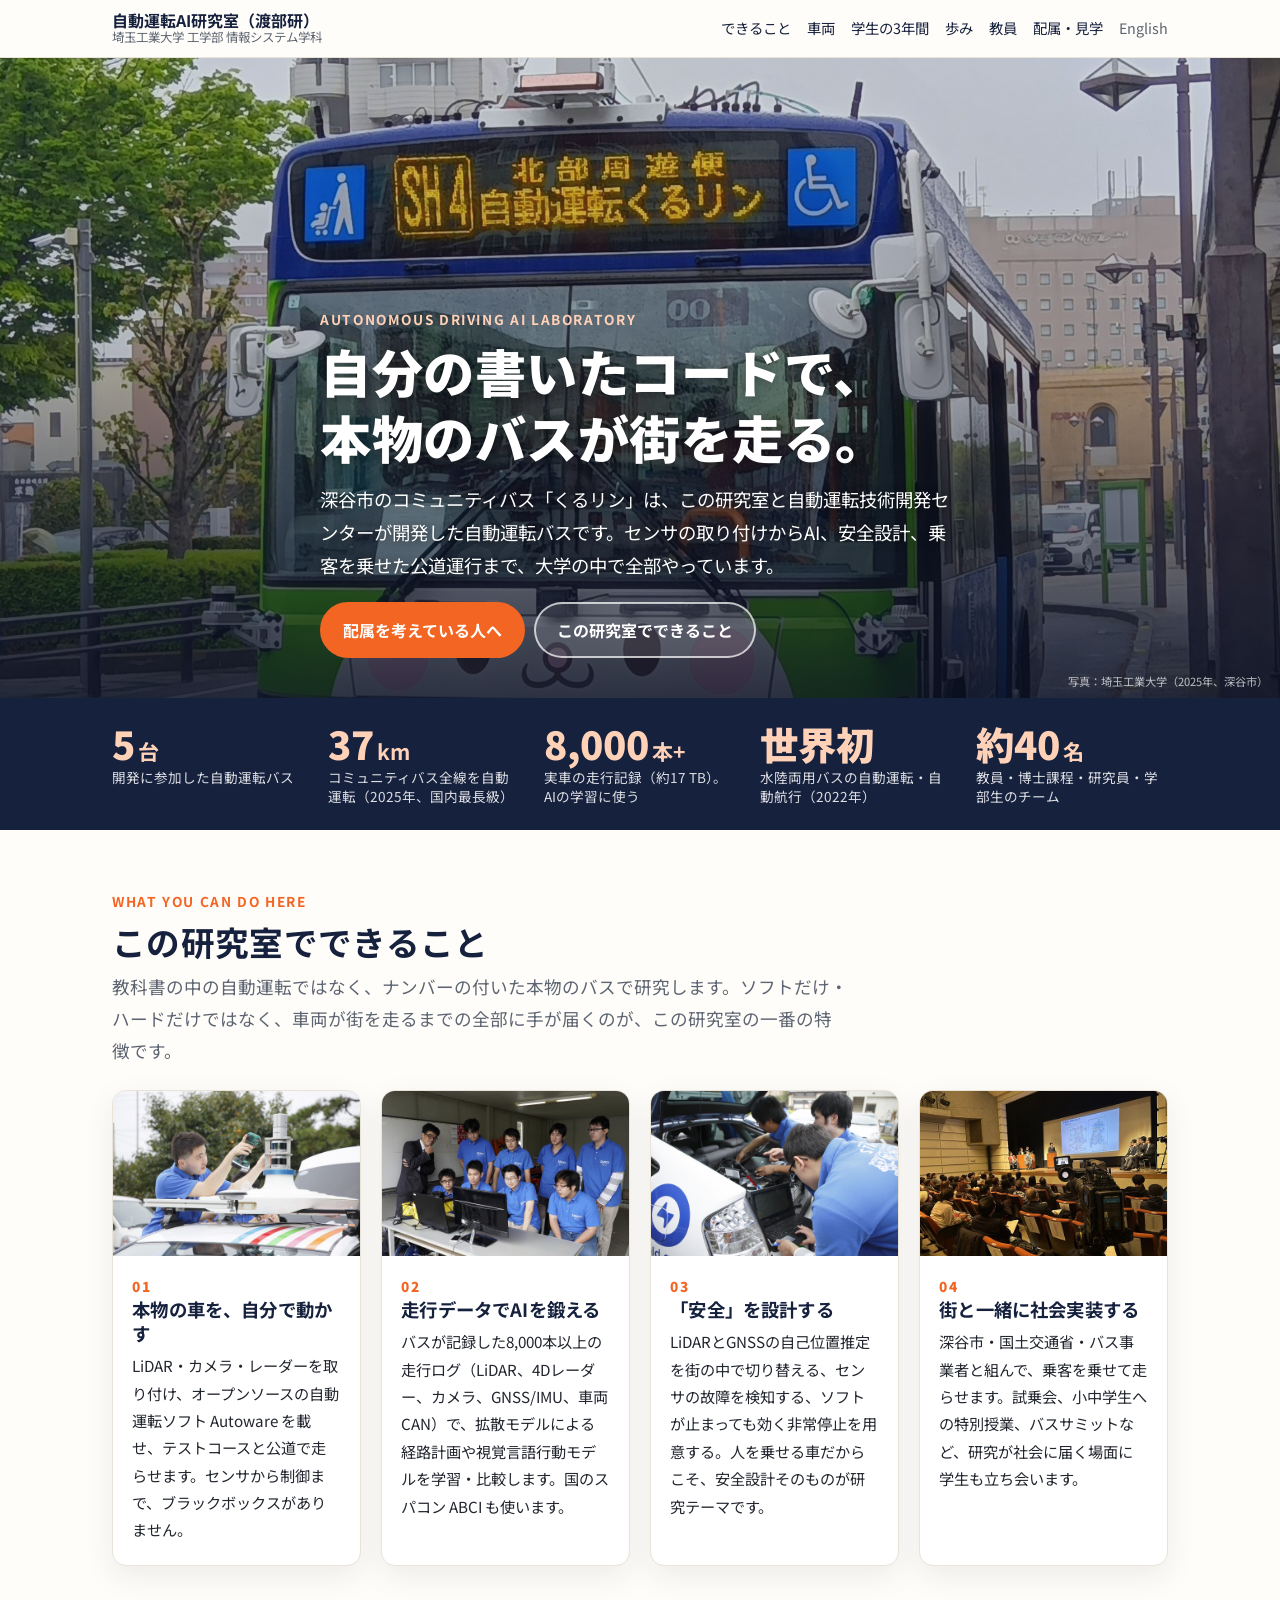
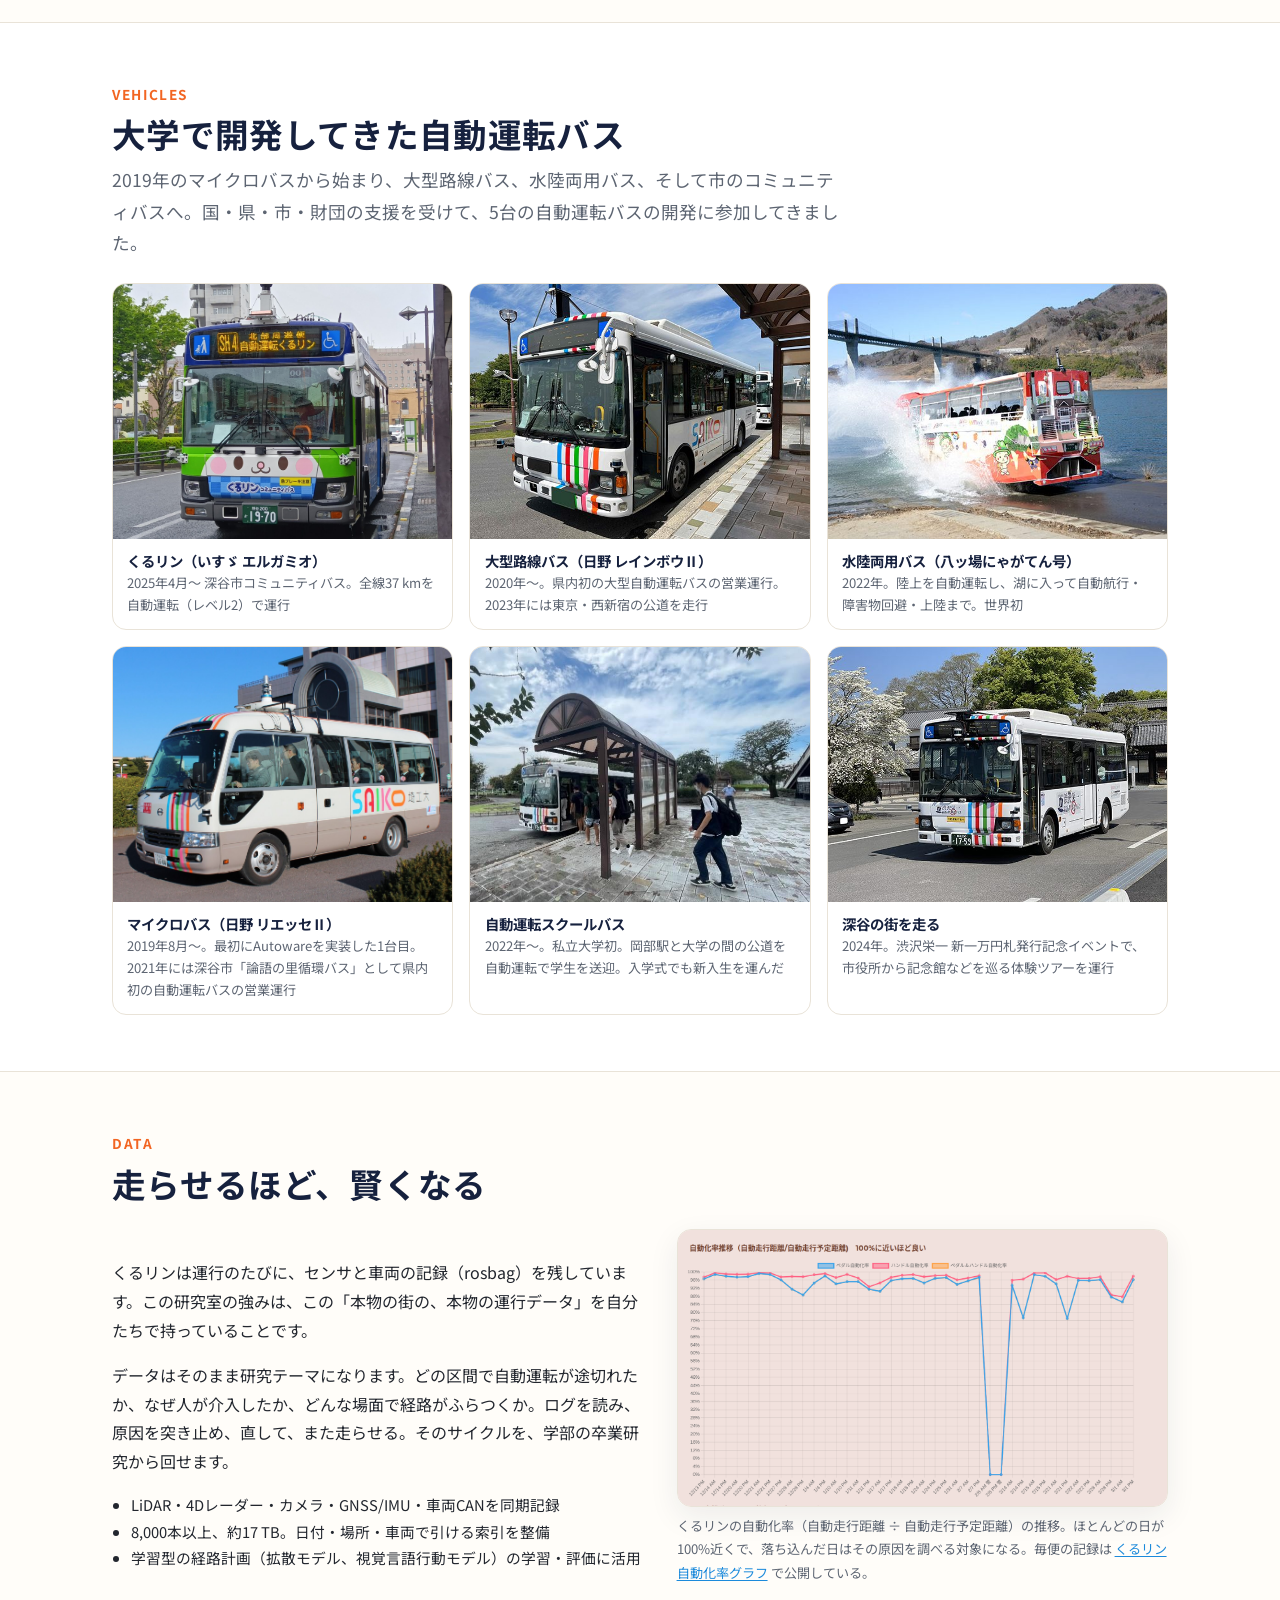
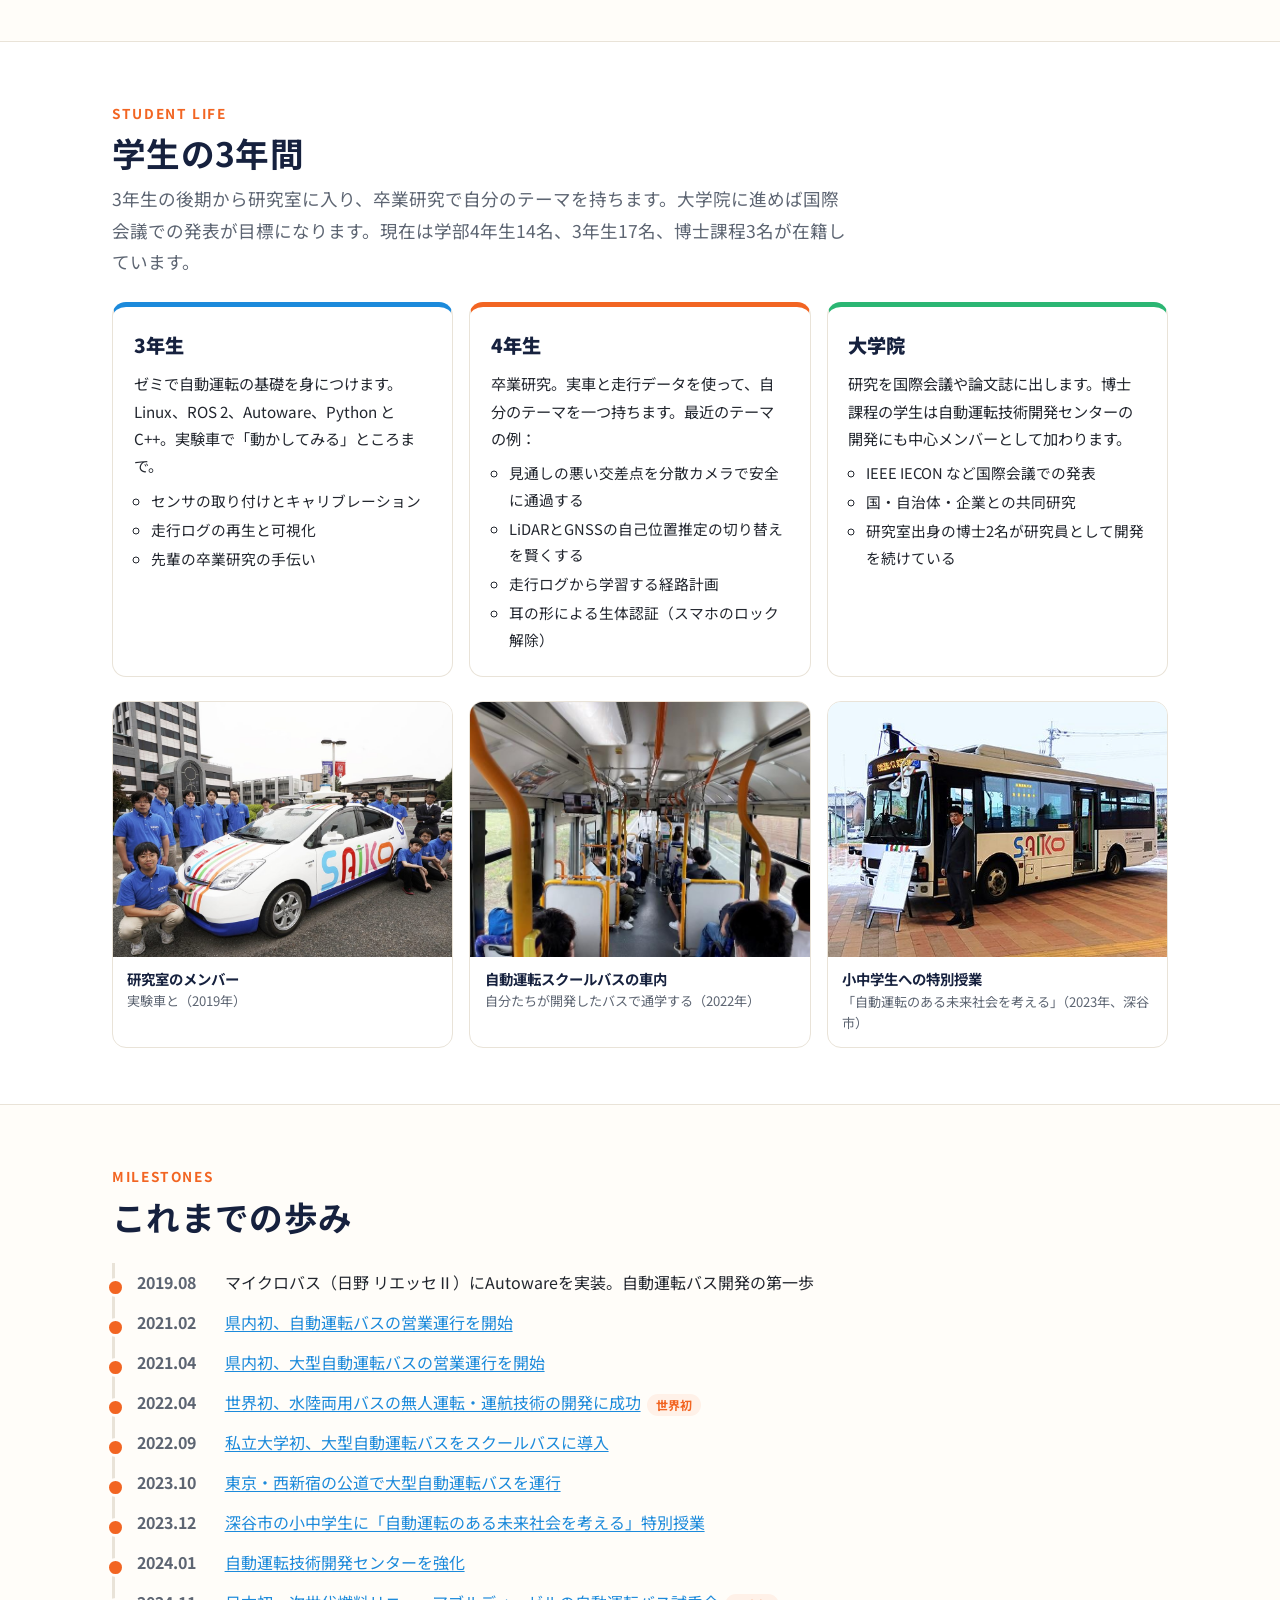
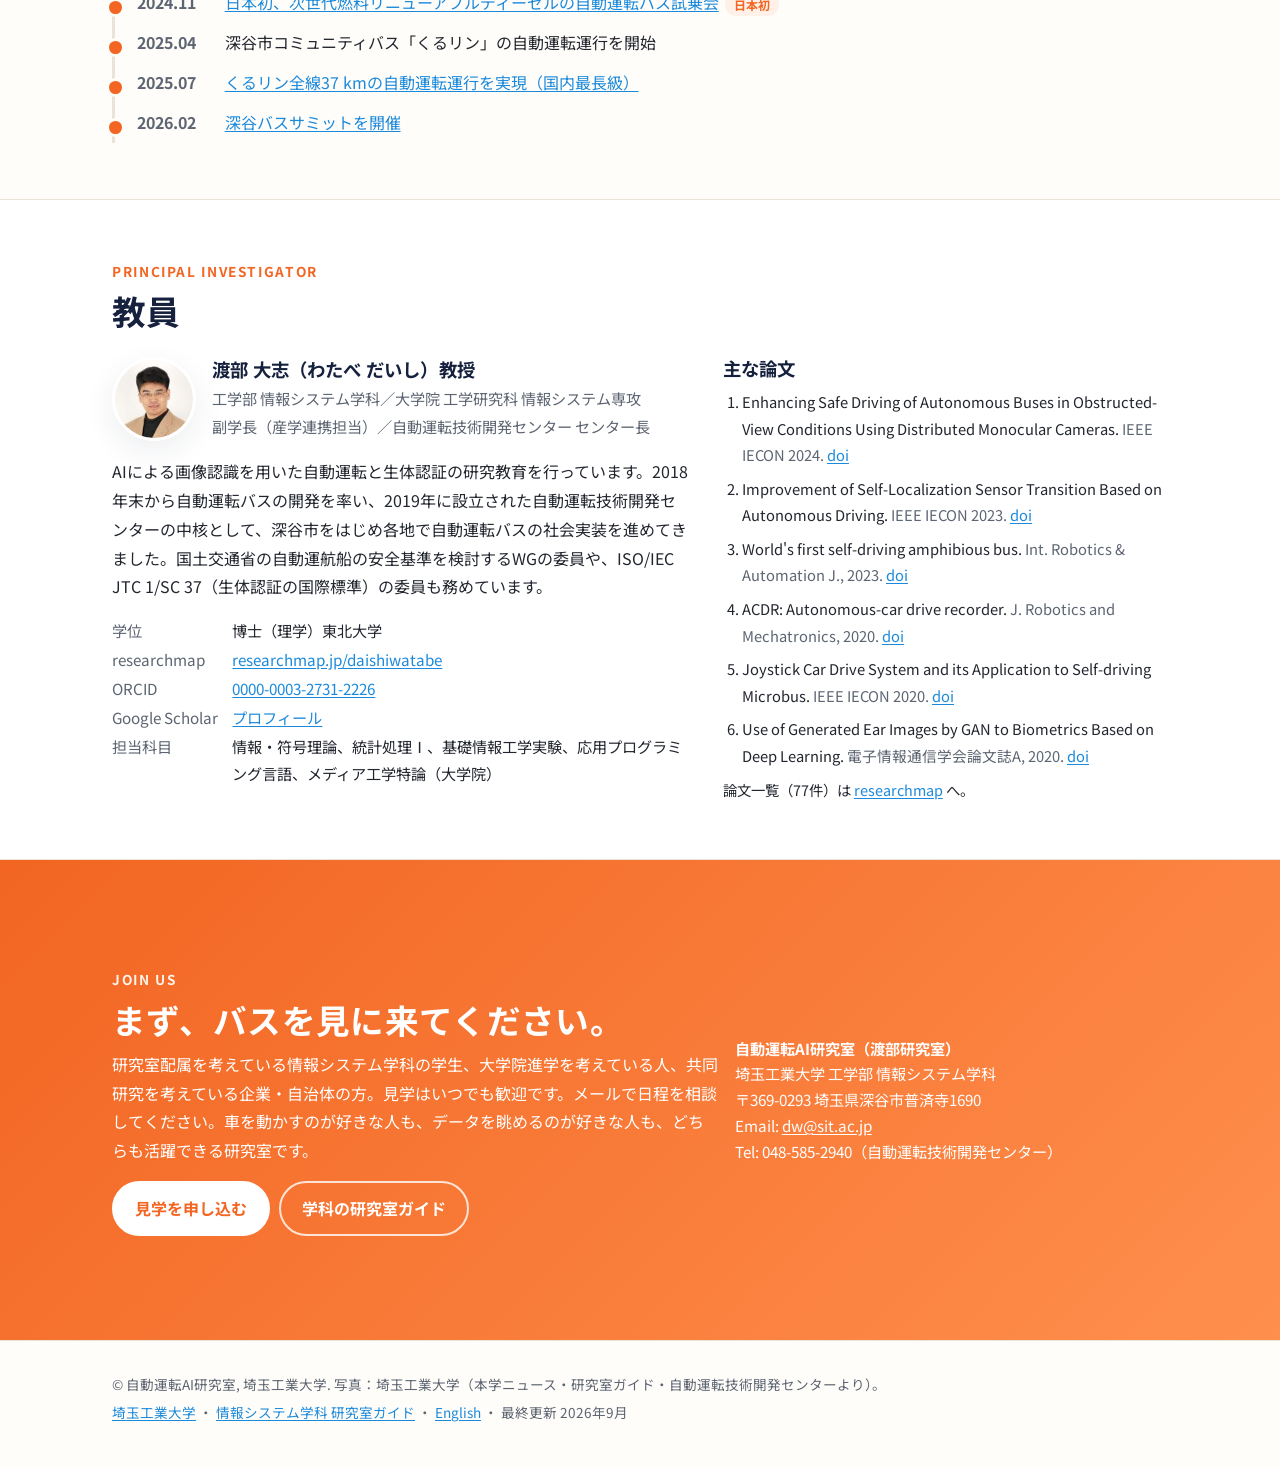
==== commit 468ed5a6: "車両一覧: リエッセⅡを追加し実験車(プリウス)を外す。自動化率グラフから kururin_chart_html へリンク Co-Authored-By: Claude Fable 5.1 <nore" ====
--- a/index.html
+++ b/index.html
@@ -109,9 +109,9 @@
       <li><figure><img src="img/kururin_2025.jpg" alt="深谷市コミュニティバス くるリン 自動運転バス" loading="lazy"><figcaption><strong>くるリン（いすゞ エルガミオ）</strong><span>2025年4月〜 深谷市コミュニティバス。全線37 kmを自動運転（レベル2）で運行</span></figcaption></figure></li>
       <li><figure><img src="img/rainbow_shinjuku_2023.jpg" alt="西新宿を走った大型自動運転バス" loading="lazy"><figcaption><strong>大型路線バス（日野 レインボウⅡ）</strong><span>2020年〜。県内初の大型自動運転バスの営業運行。2023年には東京・西新宿の公道を走行</span></figcaption></figure></li>
       <li><figure><img src="img/amphibious_yanba_2022.jpg" alt="八ッ場あがつま湖に入水する水陸両用バス" loading="lazy"><figcaption><strong>水陸両用バス（八ッ場にゃがてん号）</strong><span>2022年。陸上を自動運転し、湖に入って自動航行・障害物回避・上陸まで。世界初</span></figcaption></figure></li>
+      <li><figure><img src="img/riesse2_2019.jpg" alt="SAIKOカラーのマイクロバス リエッセⅡ" loading="lazy"><figcaption><strong>マイクロバス（日野 リエッセⅡ）</strong><span>2019年8月〜。最初にAutowareを実装した1台目。2021年には深谷市「論語の里循環バス」として県内初の自動運転バスの営業運行</span></figcaption></figure></li>
       <li><figure><img src="img/schoolbus_stop_2022.jpg" alt="自動運転スクールバスに乗り込む学生" loading="lazy"><figcaption><strong>自動運転スクールバス</strong><span>2022年〜。私立大学初。岡部駅と大学の間の公道を自動運転で学生を送迎。入学式でも新入生を運んだ</span></figcaption></figure></li>
       <li><figure><img src="img/rainbow_sakura_2024.jpg" alt="桜の下を走る自動運転バス" loading="lazy"><figcaption><strong>深谷の街を走る</strong><span>2024年。渋沢栄一 新一万円札発行記念イベントで、市役所から記念館などを巡る体験ツアーを運行</span></figcaption></figure></li>
-      <li><figure><img src="img/testcar_2019.jpg" alt="SAIKOカラーの実験車" loading="lazy"><figcaption><strong>実験車</strong><span>2019年。学生がセンサを取り付け、キャンパスと周辺の公道でアルゴリズムを試す。最初の一歩はここから</span></figcaption></figure></li>
     </ul>
   </div>
 </section>
@@ -131,8 +131,8 @@
         </ul>
       </div>
       <div>
-        <img src="img/automation_rate.png" alt="くるリンの自動化率の推移。ほとんどの日で100%に近い" loading="lazy">
-        <p class="caption">くるリンの自動化率（自動走行距離 ÷ 自動走行予定距離）の推移。ほとんどの日が100%近くで、落ち込んだ日はその原因を調べる対象になる。</p>
+        <a href="https://saikocar.github.io/kururin_chart_html/"><img src="img/automation_rate.png" alt="くるリンの自動化率の推移。ほとんどの日で100%に近い" loading="lazy"></a>
+        <p class="caption">くるリンの自動化率（自動走行距離 ÷ 自動走行予定距離）の推移。ほとんどの日が100%近くで、落ち込んだ日はその原因を調べる対象になる。毎便の記録は <a href="https://saikocar.github.io/kururin_chart_html/">くるリン自動化率グラフ</a> で公開している。</p>
       </div>
     </div>
   </div>
